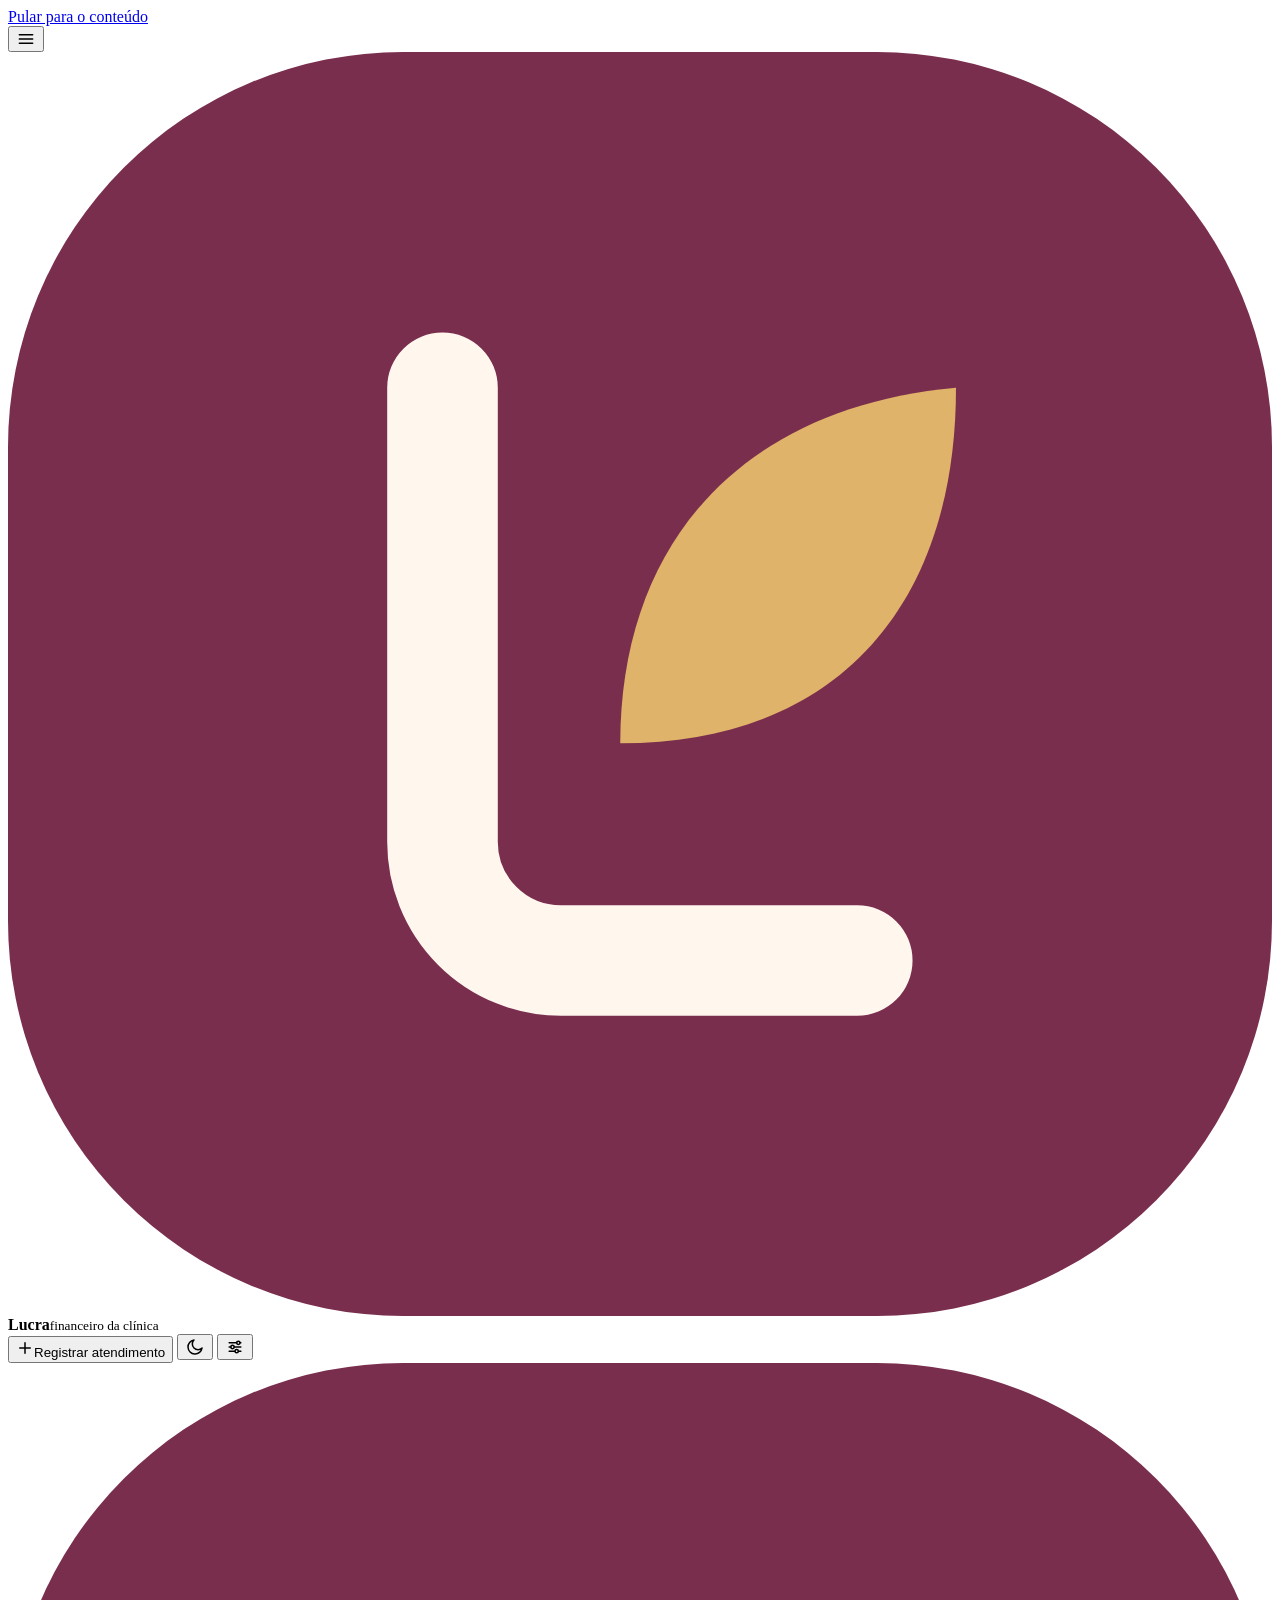
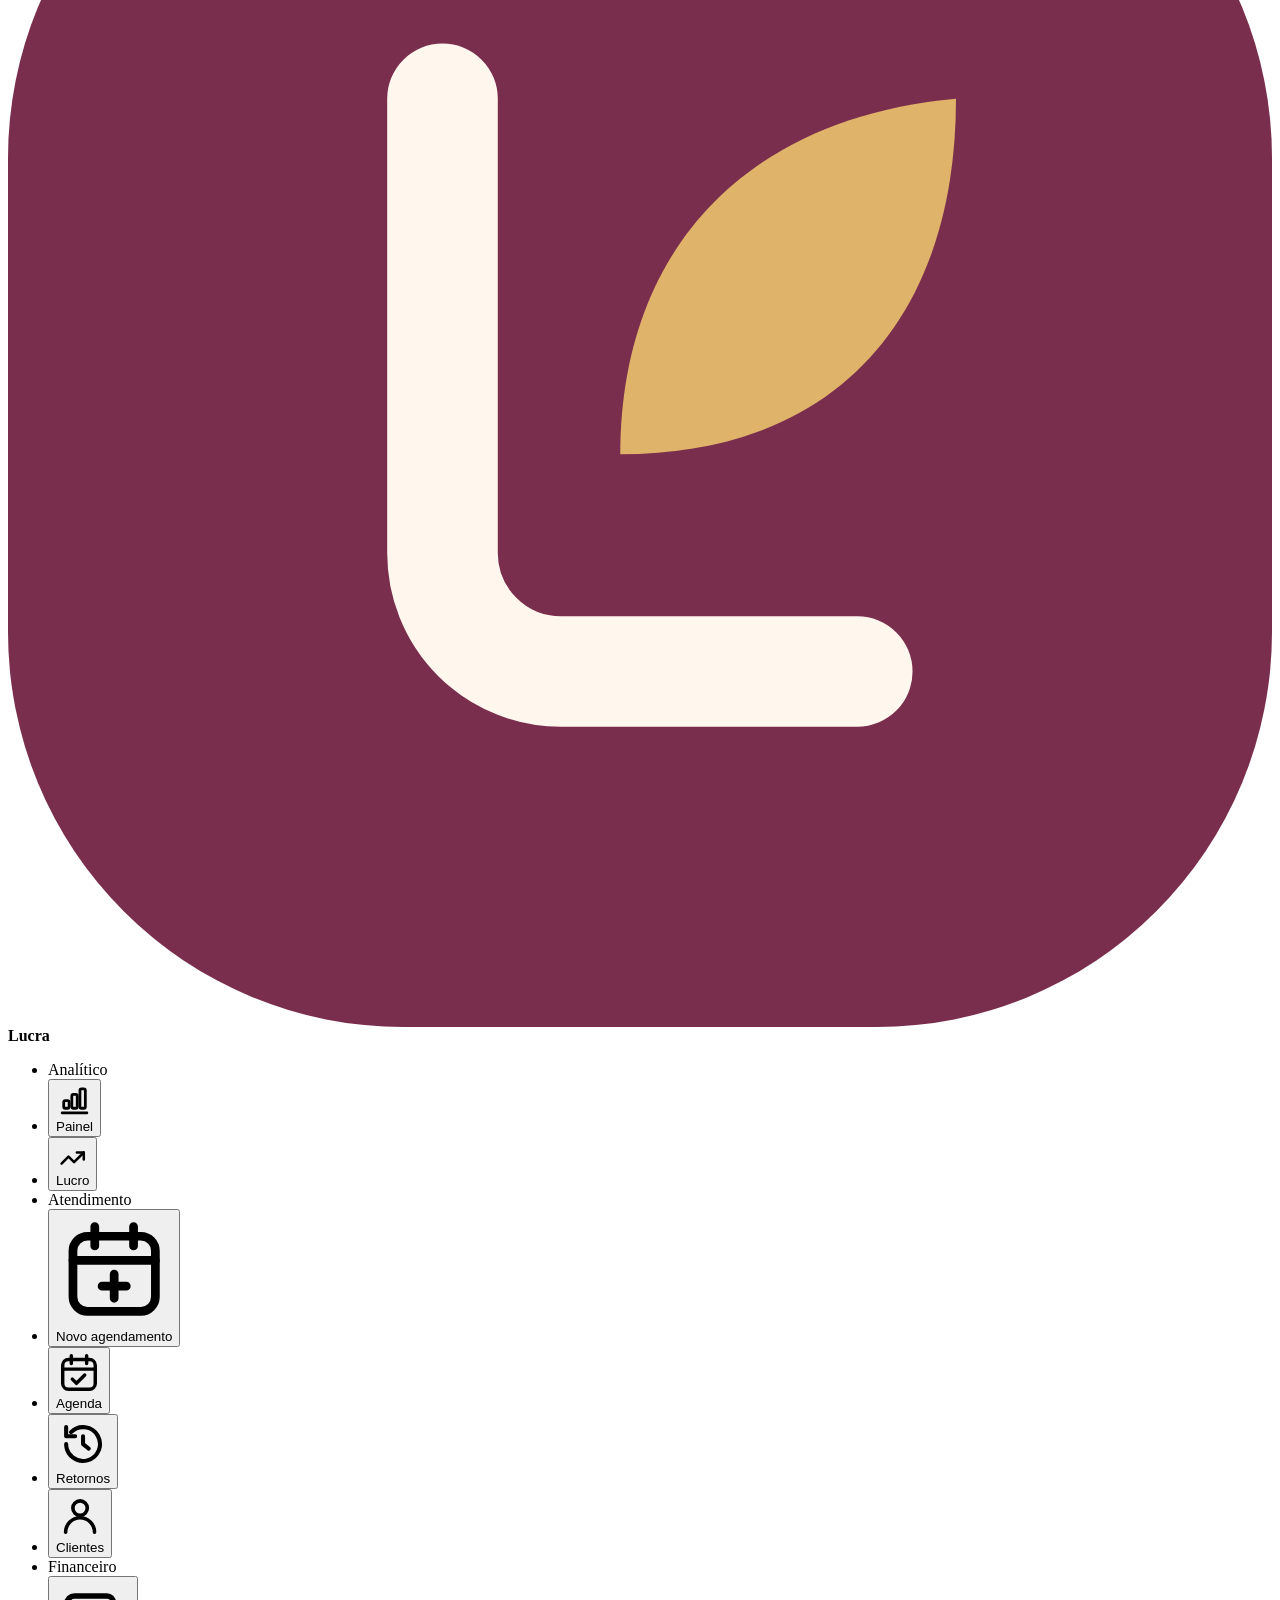
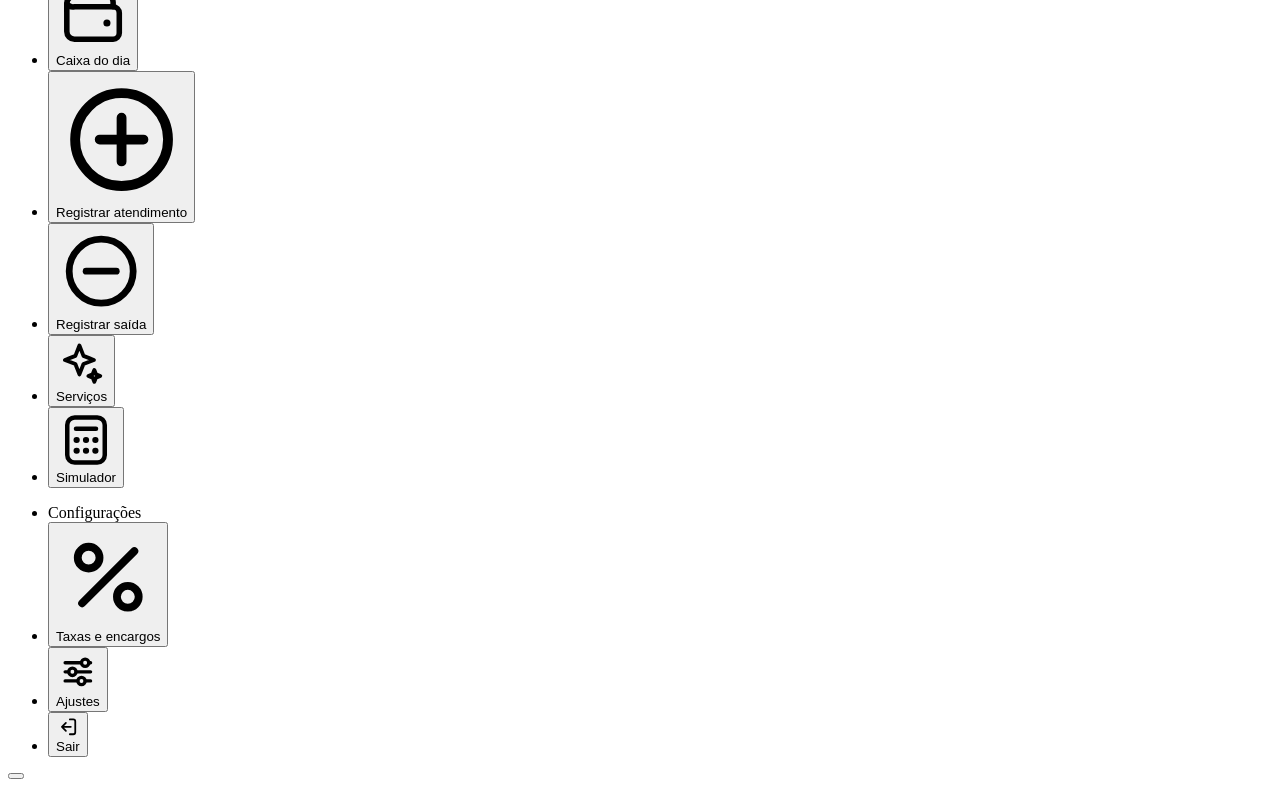
==== fonte/body.html @ f4c9bd5e "Guarda o código-fonte e os testes do Lucra Co-Authored-By: Claude Opus 5.5 <noreply@anthropic.com> C" ====
<body>
<a class="pular" href="#view">Pular para o conteúdo</a>

<header><div class="wrap top">
  <button class="ibtn" id="b-menu" aria-label="Abrir menu" aria-expanded="false" aria-controls="menu">
    <svg width="20" height="20" viewBox="0 0 24 24" fill="none" stroke="currentColor" stroke-width="1.8" stroke-linecap="round" aria-hidden="true"><path d="M4 7h16M4 12h16M4 17h16"/></svg></button>
  <div class="logo">
    <svg class="marca" viewBox="0 0 32 32" aria-hidden="true"><rect width="32" height="32" rx="10" fill="#7A2E4D"/><path d="M11 8.5V20a3 3 0 0 0 3 3h7.5" fill="none" stroke="#FFF6EE" stroke-width="2.8" stroke-linecap="round" stroke-linejoin="round"/><path d="M15.5 17.5c0-5 3-8.5 8.5-9 0 5.500-3 9-8.500 9Z" fill="#E0B36A"/></svg>
    <span class="logo-tx"><b>Lucra</b><small id="clinica-nome">financeiro da clínica</small></span>
  </div>
  <div class="row" style="gap:8px;flex-wrap:nowrap">
    <button class="btn pri" id="b-reg"><svg width="18" height="18" viewBox="0 0 24 24" fill="none" stroke="currentColor" stroke-width="2" stroke-linecap="round" aria-hidden="true"><path d="M12 5v14M5 12h14"/></svg>Registrar atendimento</button>
    <button class="ibtn" id="b-tema" aria-label="Alternar tema claro e escuro">
      <svg width="20" height="20" viewBox="0 0 24 24" fill="none" stroke="currentColor" stroke-width="1.8" stroke-linecap="round" stroke-linejoin="round" aria-hidden="true"><path d="M20.5 13.2A8.500 8.500 0 1 1 10.8 3.500a6.600 6.600 0 0 0 9.700 9.700Z"/></svg></button>
    <button class="ibtn" id="b-cfg" aria-label="Ajustes">
      <svg width="20" height="20" viewBox="0 0 24 24" fill="none" stroke="currentColor" stroke-width="1.8" stroke-linecap="round" stroke-linejoin="round" aria-hidden="true"><path d="M5 7h9m4 0h1M5 12h2m4 0h8M5 17h7m4 0h3"/><circle cx="16" cy="7" r="2"/><circle cx="9" cy="12" r="2"/><circle cx="14" cy="17" r="2"/></svg></button>
  </div>
</div></header>

<main><div class="wrap" id="view" tabindex="-1"><div aria-hidden="true"><div class="sk sk-t"></div><div class="sk sk-hero"></div><div class="sk-row"><div class="sk sk-c"></div><div class="sk sk-c"></div></div><div class="sk sk-l"></div><div class="sk sk-l"></div></div></div></main>

<nav aria-label="Principal" id="menu">
  <div class="nav-marca"><svg viewBox="0 0 32 32" aria-hidden="true"><rect width="32" height="32" rx="10" fill="#7A2E4D"/><path d="M11 8.5V20a3 3 0 0 0 3 3h7.5" fill="none" stroke="#FFF6EE" stroke-width="2.8" stroke-linecap="round" stroke-linejoin="round"/><path d="M15.5 17.5c0-5 3-8.5 8.5-9 0 5.500-3 9-8.500 9Z" fill="#E0B36A"/></svg><b>Lucra</b></div>
  <ul>
  <li class="nav-grupo" aria-hidden="true"><span>Analítico</span></li>
  <li><button data-t="painel" aria-current="true"><span class="ico"><svg viewBox="0 0 24 24" fill="none" stroke="currentColor" stroke-width="1.8" stroke-linecap="round" stroke-linejoin="round" aria-hidden="true"><path d="M4 20h16"/><rect x="5" y="12" width="3.500" height="5" rx="1"/><rect x="10.250" y="8" width="3.500" height="9" rx="1"/><rect x="15.500" y="4.500" width="3.500" height="12.500" rx="1"/></svg></span><span class="rot">Painel</span></button></li>
  <li><button data-t="lucro"><span class="ico"><svg viewBox="0 0 24 24" fill="none" stroke="currentColor" stroke-width="1.8" stroke-linecap="round" stroke-linejoin="round" aria-hidden="true"><path d="M4 17l5-5 4 4 7-7"/><path d="M15 9h5v5"/></svg></span><span class="rot">Lucro</span></button></li>
  <li class="nav-grupo" aria-hidden="true"><span>Atendimento</span></li>
  <li><button data-t="novoag"><span class="ico"><svg viewBox="0 0 24 24" fill="none" stroke="currentColor" stroke-width="1.8" stroke-linecap="round" stroke-linejoin="round" aria-hidden="true"><rect x="3.5" y="5" width="17" height="15.5" rx="3"/><path d="M8 3v4m8-4v4M3.5 10h17"/><path d="M12 12.8v5M9.5 15.3h5"/></svg></span><span class="rot">Novo agendamento</span></button></li>
  <li><button data-t="agenda"><span class="ico"><svg viewBox="0 0 24 24" fill="none" stroke="currentColor" stroke-width="1.8" stroke-linecap="round" stroke-linejoin="round" aria-hidden="true"><rect x="3.500" y="5" width="17" height="15.500" rx="3"/><path d="M8 3v4m8-4v4M3.500 10h17"/><path d="M8.500 15.200l2.200 2.200 4.300-4.300"/></svg></span><span class="rot">Agenda</span></button></li>
  <li><button data-t="retornos"><span class="ico"><svg viewBox="0 0 24 24" fill="none" stroke="currentColor" stroke-width="1.8" stroke-linecap="round" stroke-linejoin="round" aria-hidden="true"><path d="M4.5 12a7.5 7.5 0 1 0 2.2-5.3"/><path d="M4.5 4.5v4h4"/><path d="M12 8.5V12l2.5 2"/></svg></span><span class="rot">Retornos</span></button></li>
  <li><button data-t="clientes"><span class="ico"><svg viewBox="0 0 24 24" fill="none" stroke="currentColor" stroke-width="1.8" stroke-linecap="round" stroke-linejoin="round" aria-hidden="true"><circle cx="12" cy="8" r="3.600"/><path d="M4.800 20a7.200 7.200 0 0 1 14.400 0"/></svg></span><span class="rot">Clientes</span></button></li>
  <li class="nav-grupo" aria-hidden="true"><span>Financeiro</span></li>
  <li><button data-t="caixa"><span class="ico"><svg viewBox="0 0 24 24" fill="none" stroke="currentColor" stroke-width="1.8" stroke-linecap="round" stroke-linejoin="round" aria-hidden="true"><path d="M3.500 8A2.500 2.500 0 0 1 6 5.500h10.500a2 2 0 0 1 2 2V9"/><path d="M3.500 8v9A2.500 2.500 0 0 0 6 19.500h12.500a2 2 0 0 0 2-2V11a2 2 0 0 0-2-2H6A2.500 2.500 0 0 1 3.500 8Z"/><circle cx="16.500" cy="14.250" r="1.150" fill="currentColor" stroke="none"/></svg></span><span class="rot">Caixa do dia</span></button></li>
  <li><button data-t="registrar"><span class="ico"><svg viewBox="0 0 24 24" fill="none" stroke="currentColor" stroke-width="1.8" stroke-linecap="round" stroke-linejoin="round" aria-hidden="true"><circle cx="12" cy="12" r="8.5"/><path d="M12 8v8M8 12h8"/></svg></span><span class="rot">Registrar atendimento</span></button></li>
  <li><button data-t="saida"><span class="ico"><svg viewBox="0 0 24 24" fill="none" stroke="currentColor" stroke-width="1.8" stroke-linecap="round" stroke-linejoin="round" aria-hidden="true"><circle cx="12" cy="12" r="8.5"/><path d="M8 12h8"/></svg></span><span class="rot">Registrar saída</span></button></li>
  <li><button data-t="servicos"><span class="ico"><svg viewBox="0 0 24 24" fill="none" stroke="currentColor" stroke-width="1.8" stroke-linecap="round" stroke-linejoin="round" aria-hidden="true"><path d="M11 3.500l1.900 4.900 4.900 1.900-4.900 1.900L11 17.100l-1.900-4.900-4.900-1.900 4.900-1.900Z"/><path d="M18 15l.800 2 2 .800-2 .800-.800 2-.800-2-2-.800 2-.800Z"/></svg></span><span class="rot">Serviços</span></button></li>
  <li><button data-t="sim"><span class="ico"><svg viewBox="0 0 24 24" fill="none" stroke="currentColor" stroke-width="1.8" stroke-linecap="round" stroke-linejoin="round" aria-hidden="true"><rect x="4.500" y="3" width="15" height="18" rx="3"/><path d="M8 7.500h8"/><path d="M8.200 12h.100m3.650 0h.100m3.650 0h.100M8.200 16.300h.100m3.650 0h.100m3.650 0h.100" stroke-width="2.4"/></svg></span><span class="rot">Simulador</span></button></li>
  </ul>
  <ul class="nav-fim">
  <li class="nav-grupo" aria-hidden="true"><span>Configurações</span></li>
  <li><button data-t="taxas"><span class="ico"><svg viewBox="0 0 24 24" fill="none" stroke="currentColor" stroke-width="1.8" stroke-linecap="round" stroke-linejoin="round" aria-hidden="true"><path d="M18 6 6 18"/><circle cx="7.5" cy="7.5" r="2.5"/><circle cx="16.5" cy="16.5" r="2.5"/></svg></span><span class="rot">Taxas e encargos</span></button></li>
  <li hidden><button data-t="usuarios"><span class="ico"><svg viewBox="0 0 24 24" fill="none" stroke="currentColor" stroke-width="1.8" stroke-linecap="round" stroke-linejoin="round" aria-hidden="true"><circle cx="9" cy="8" r="3.2"/><path d="M3.5 19a5.5 5.5 0 0 1 11 0"/><circle cx="17" cy="9" r="2.4"/><path d="M16 14.2a4.500 4.500 0 0 1 5 4.800"/></svg></span><span class="rot">Usuários e acessos</span></button></li>
  <li><button data-t="ajustes"><span class="ico"><svg viewBox="0 0 24 24" fill="none" stroke="currentColor" stroke-width="1.8" stroke-linecap="round" stroke-linejoin="round" aria-hidden="true"><path d="M5 7h9m4 0h1M5 12h2m4 0h8M5 17h7m4 0h3"/><circle cx="16" cy="7" r="2"/><circle cx="9" cy="12" r="2"/><circle cx="14" cy="17" r="2"/></svg></span><span class="rot">Ajustes</span></button></li>
  <li><button id="b-sair"><span class="ico"><svg viewBox="0 0 24 24" fill="none" stroke="currentColor" stroke-width="1.8" stroke-linecap="round" stroke-linejoin="round" aria-hidden="true"><path d="M14 4.5h3.5a2 2 0 0 1 2 2v11a2 2 0 0 1-2 2H14"/><path d="M10 8l-4 4 4 4M6 12h9"/></svg></span><span class="rot">Sair</span></button></li>
  </ul>
</nav>
<div id="menu-fundo" aria-hidden="true"></div>

<button id="fab" class="fab-redondo" aria-label="Registrar atendimento"><svg viewBox="0 0 24 24" fill="none" stroke="currentColor" stroke-width="2.2" stroke-linecap="round" aria-hidden="true"><path d="M12 5v14M5 12h14"/></svg></button>

<div class="toast" id="toast" role="status" aria-live="polite"></div>
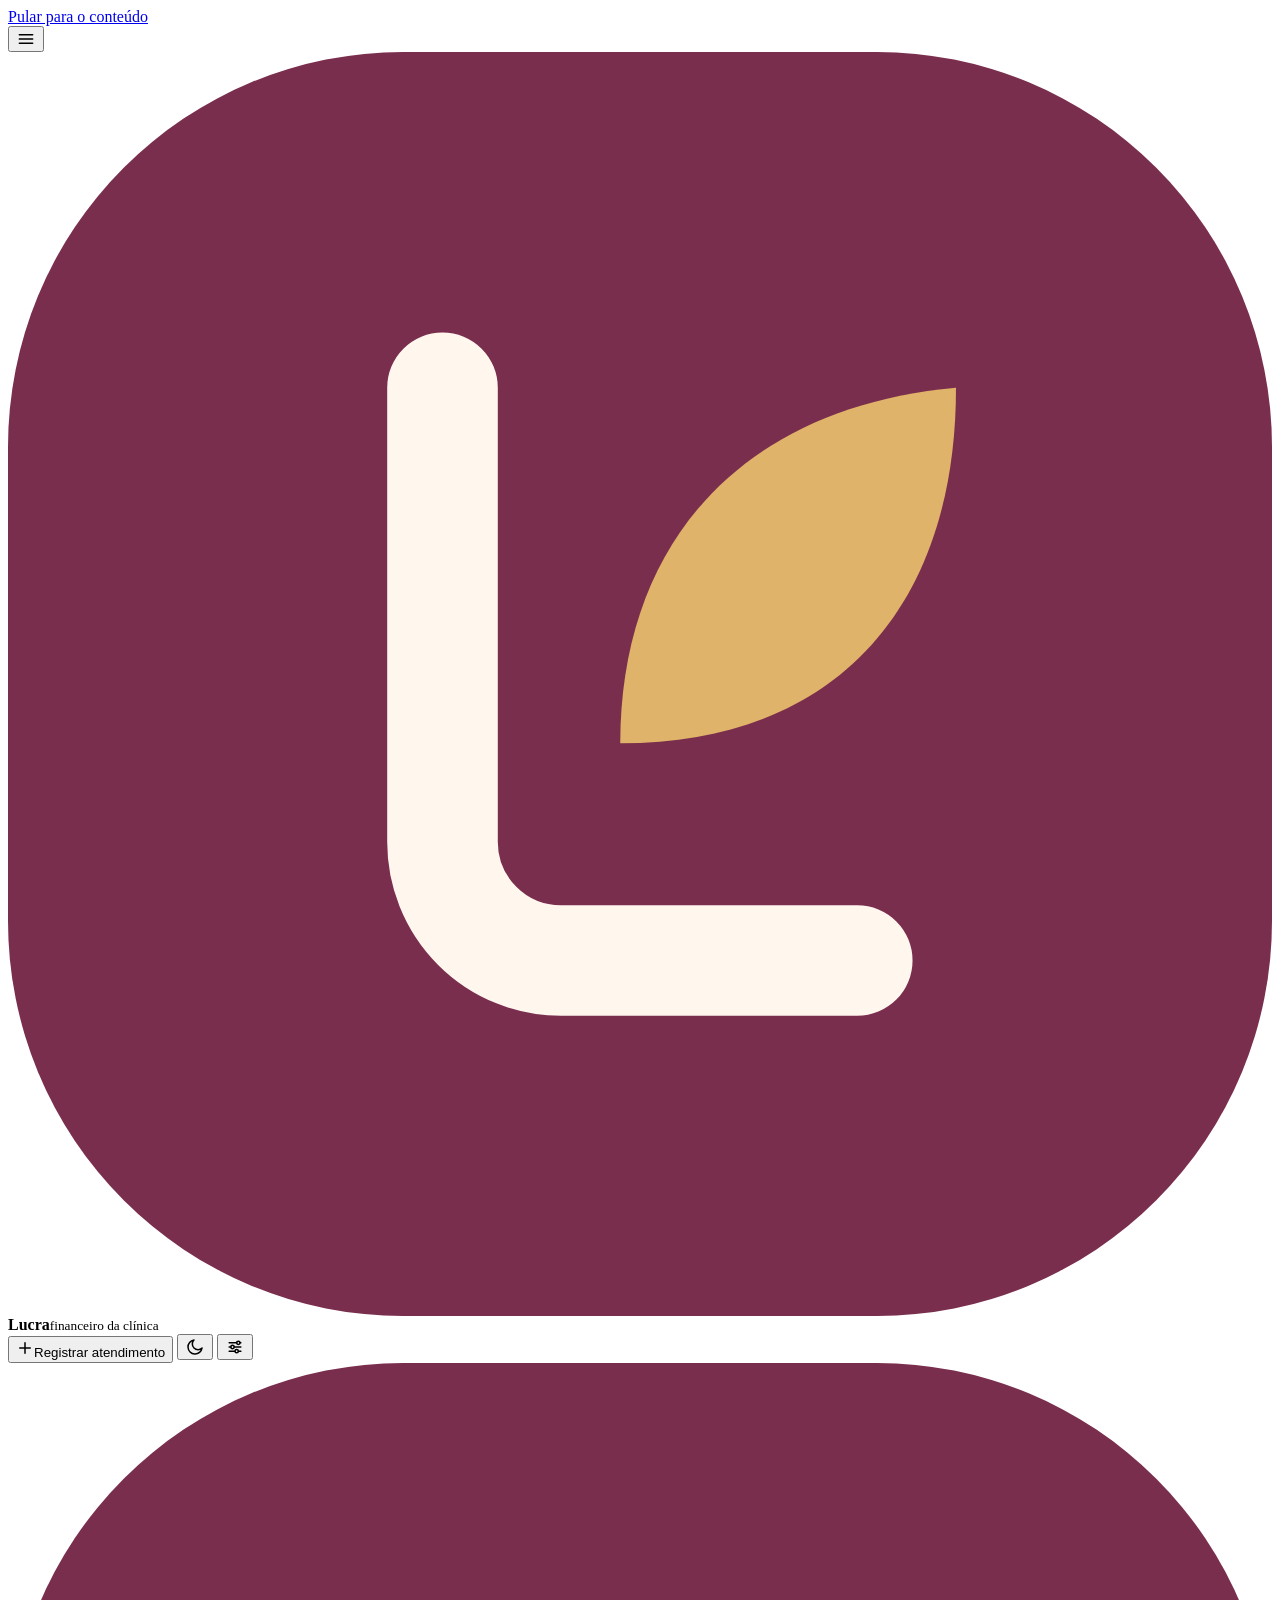
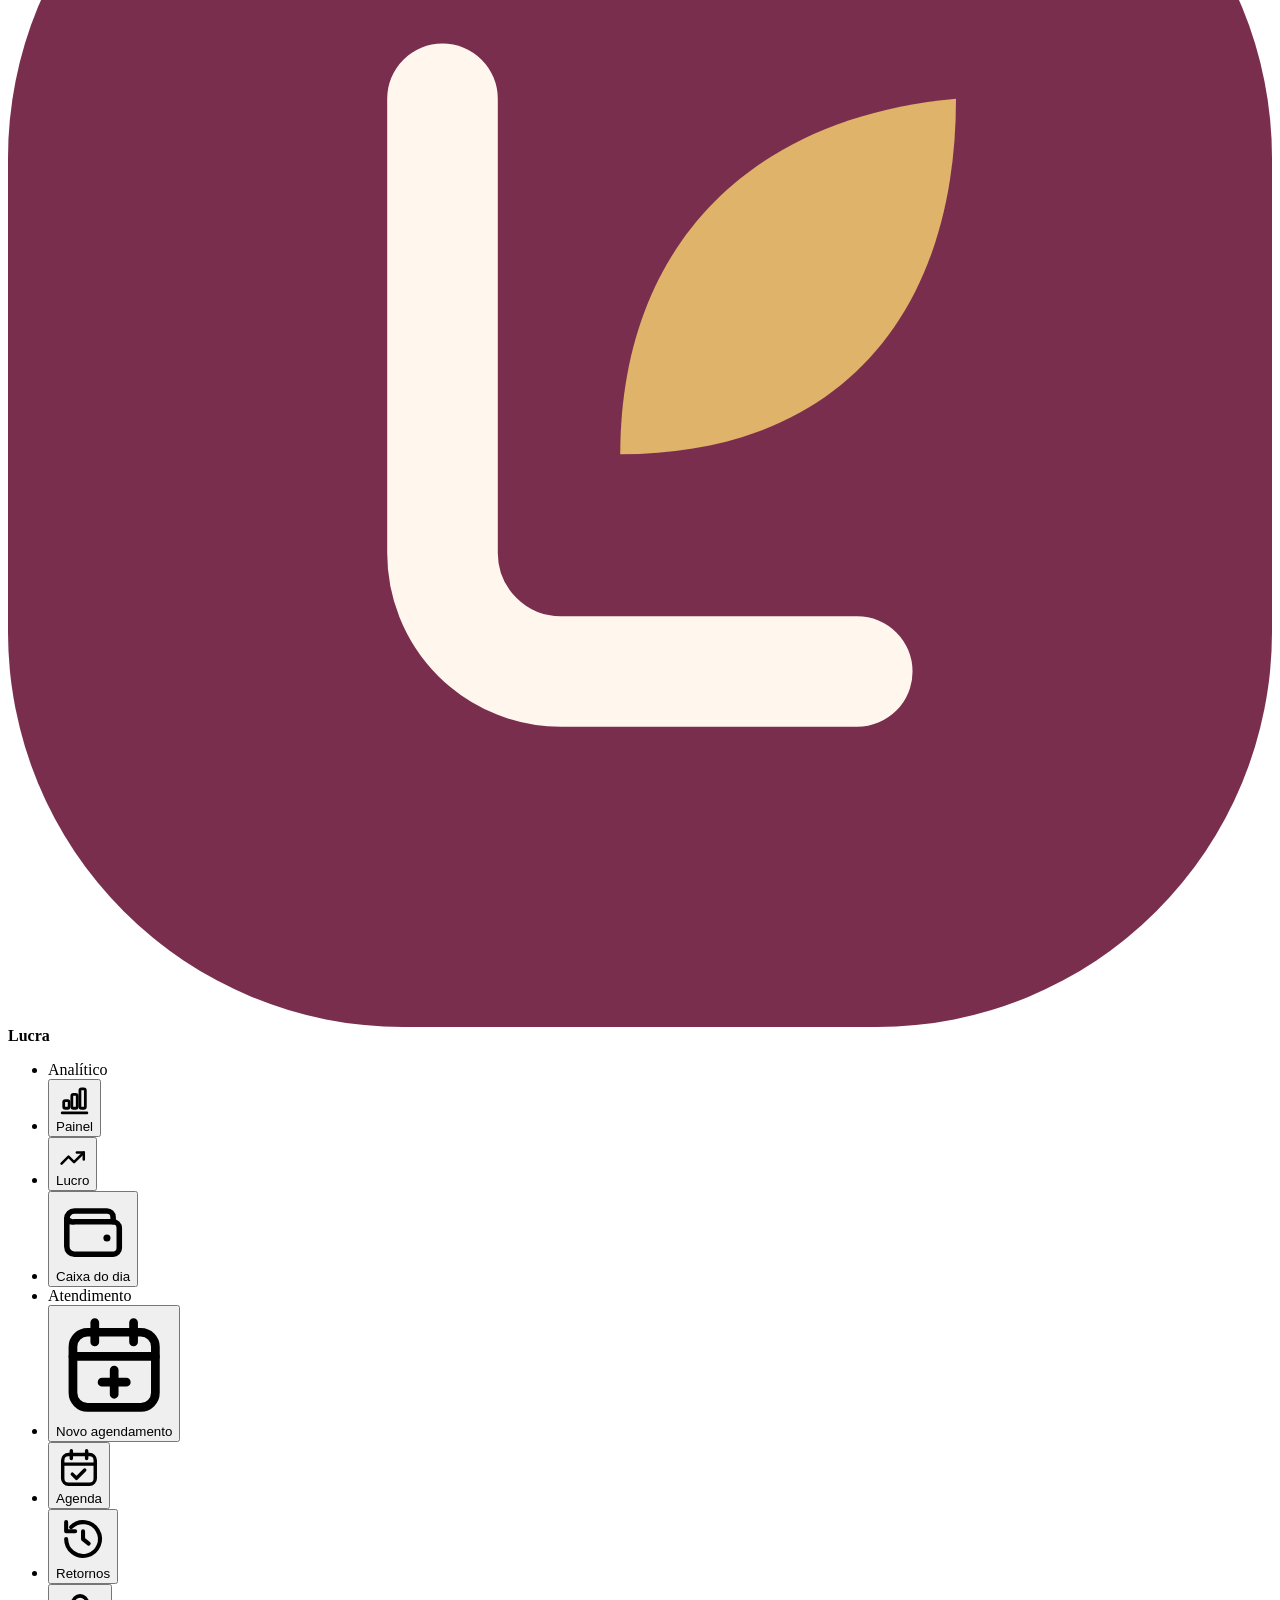
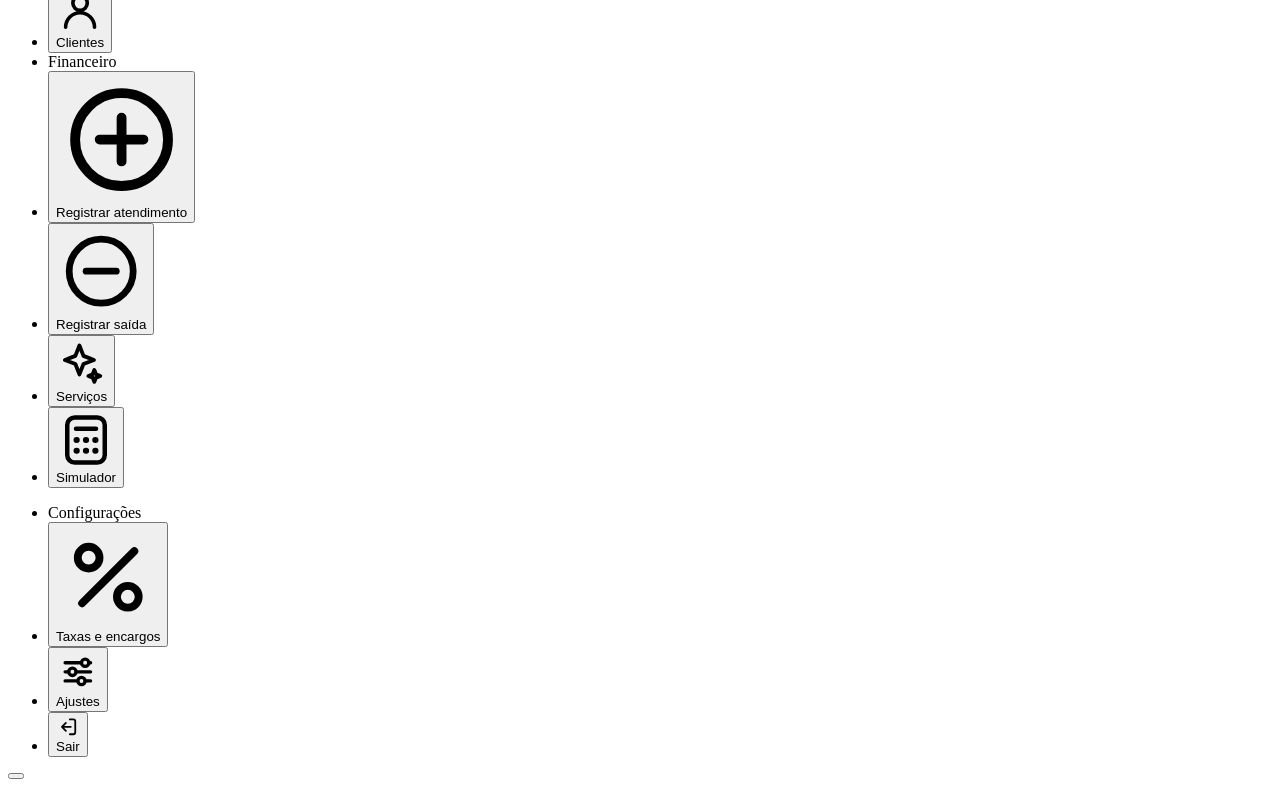
==== commit ea3d47ee: "Sem 'Sem cadastro', iniciar sessão abre as anotações, Caixa do dia no Analítico, Serviços e valores " ====
--- a/fonte/body.html
+++ b/fonte/body.html
@@ -25,13 +25,13 @@
   <li class="nav-grupo" aria-hidden="true"><span>Analítico</span></li>
   <li><button data-t="painel" aria-current="true"><span class="ico"><svg viewBox="0 0 24 24" fill="none" stroke="currentColor" stroke-width="1.8" stroke-linecap="round" stroke-linejoin="round" aria-hidden="true"><path d="M4 20h16"/><rect x="5" y="12" width="3.500" height="5" rx="1"/><rect x="10.250" y="8" width="3.500" height="9" rx="1"/><rect x="15.500" y="4.500" width="3.500" height="12.500" rx="1"/></svg></span><span class="rot">Painel</span></button></li>
   <li><button data-t="lucro"><span class="ico"><svg viewBox="0 0 24 24" fill="none" stroke="currentColor" stroke-width="1.8" stroke-linecap="round" stroke-linejoin="round" aria-hidden="true"><path d="M4 17l5-5 4 4 7-7"/><path d="M15 9h5v5"/></svg></span><span class="rot">Lucro</span></button></li>
+  <li><button data-t="caixa"><span class="ico"><svg viewBox="0 0 24 24" fill="none" stroke="currentColor" stroke-width="1.8" stroke-linecap="round" stroke-linejoin="round" aria-hidden="true"><path d="M3.500 8A2.500 2.500 0 0 1 6 5.500h10.500a2 2 0 0 1 2 2V9"/><path d="M3.500 8v9A2.500 2.500 0 0 0 6 19.500h12.500a2 2 0 0 0 2-2V11a2 2 0 0 0-2-2H6A2.500 2.500 0 0 1 3.500 8Z"/><circle cx="16.500" cy="14.250" r="1.150" fill="currentColor" stroke="none"/></svg></span><span class="rot">Caixa do dia</span></button></li>
   <li class="nav-grupo" aria-hidden="true"><span>Atendimento</span></li>
   <li><button data-t="novoag"><span class="ico"><svg viewBox="0 0 24 24" fill="none" stroke="currentColor" stroke-width="1.8" stroke-linecap="round" stroke-linejoin="round" aria-hidden="true"><rect x="3.5" y="5" width="17" height="15.5" rx="3"/><path d="M8 3v4m8-4v4M3.5 10h17"/><path d="M12 12.8v5M9.5 15.3h5"/></svg></span><span class="rot">Novo agendamento</span></button></li>
   <li><button data-t="agenda"><span class="ico"><svg viewBox="0 0 24 24" fill="none" stroke="currentColor" stroke-width="1.8" stroke-linecap="round" stroke-linejoin="round" aria-hidden="true"><rect x="3.500" y="5" width="17" height="15.500" rx="3"/><path d="M8 3v4m8-4v4M3.500 10h17"/><path d="M8.500 15.200l2.200 2.200 4.300-4.300"/></svg></span><span class="rot">Agenda</span></button></li>
   <li><button data-t="retornos"><span class="ico"><svg viewBox="0 0 24 24" fill="none" stroke="currentColor" stroke-width="1.8" stroke-linecap="round" stroke-linejoin="round" aria-hidden="true"><path d="M4.5 12a7.5 7.5 0 1 0 2.2-5.3"/><path d="M4.5 4.5v4h4"/><path d="M12 8.5V12l2.5 2"/></svg></span><span class="rot">Retornos</span></button></li>
   <li><button data-t="clientes"><span class="ico"><svg viewBox="0 0 24 24" fill="none" stroke="currentColor" stroke-width="1.8" stroke-linecap="round" stroke-linejoin="round" aria-hidden="true"><circle cx="12" cy="8" r="3.600"/><path d="M4.800 20a7.200 7.200 0 0 1 14.400 0"/></svg></span><span class="rot">Clientes</span></button></li>
   <li class="nav-grupo" aria-hidden="true"><span>Financeiro</span></li>
-  <li><button data-t="caixa"><span class="ico"><svg viewBox="0 0 24 24" fill="none" stroke="currentColor" stroke-width="1.8" stroke-linecap="round" stroke-linejoin="round" aria-hidden="true"><path d="M3.500 8A2.500 2.500 0 0 1 6 5.500h10.500a2 2 0 0 1 2 2V9"/><path d="M3.500 8v9A2.500 2.500 0 0 0 6 19.500h12.500a2 2 0 0 0 2-2V11a2 2 0 0 0-2-2H6A2.500 2.500 0 0 1 3.500 8Z"/><circle cx="16.500" cy="14.250" r="1.150" fill="currentColor" stroke="none"/></svg></span><span class="rot">Caixa do dia</span></button></li>
   <li><button data-t="registrar"><span class="ico"><svg viewBox="0 0 24 24" fill="none" stroke="currentColor" stroke-width="1.8" stroke-linecap="round" stroke-linejoin="round" aria-hidden="true"><circle cx="12" cy="12" r="8.5"/><path d="M12 8v8M8 12h8"/></svg></span><span class="rot">Registrar atendimento</span></button></li>
   <li><button data-t="saida"><span class="ico"><svg viewBox="0 0 24 24" fill="none" stroke="currentColor" stroke-width="1.8" stroke-linecap="round" stroke-linejoin="round" aria-hidden="true"><circle cx="12" cy="12" r="8.5"/><path d="M8 12h8"/></svg></span><span class="rot">Registrar saída</span></button></li>
   <li><button data-t="servicos"><span class="ico"><svg viewBox="0 0 24 24" fill="none" stroke="currentColor" stroke-width="1.8" stroke-linecap="round" stroke-linejoin="round" aria-hidden="true"><path d="M11 3.500l1.900 4.900 4.900 1.900-4.900 1.900L11 17.100l-1.900-4.900-4.900-1.900 4.900-1.900Z"/><path d="M18 15l.800 2 2 .800-2 .800-.800 2-.800-2-2-.800 2-.800Z"/></svg></span><span class="rot">Serviços</span></button></li>
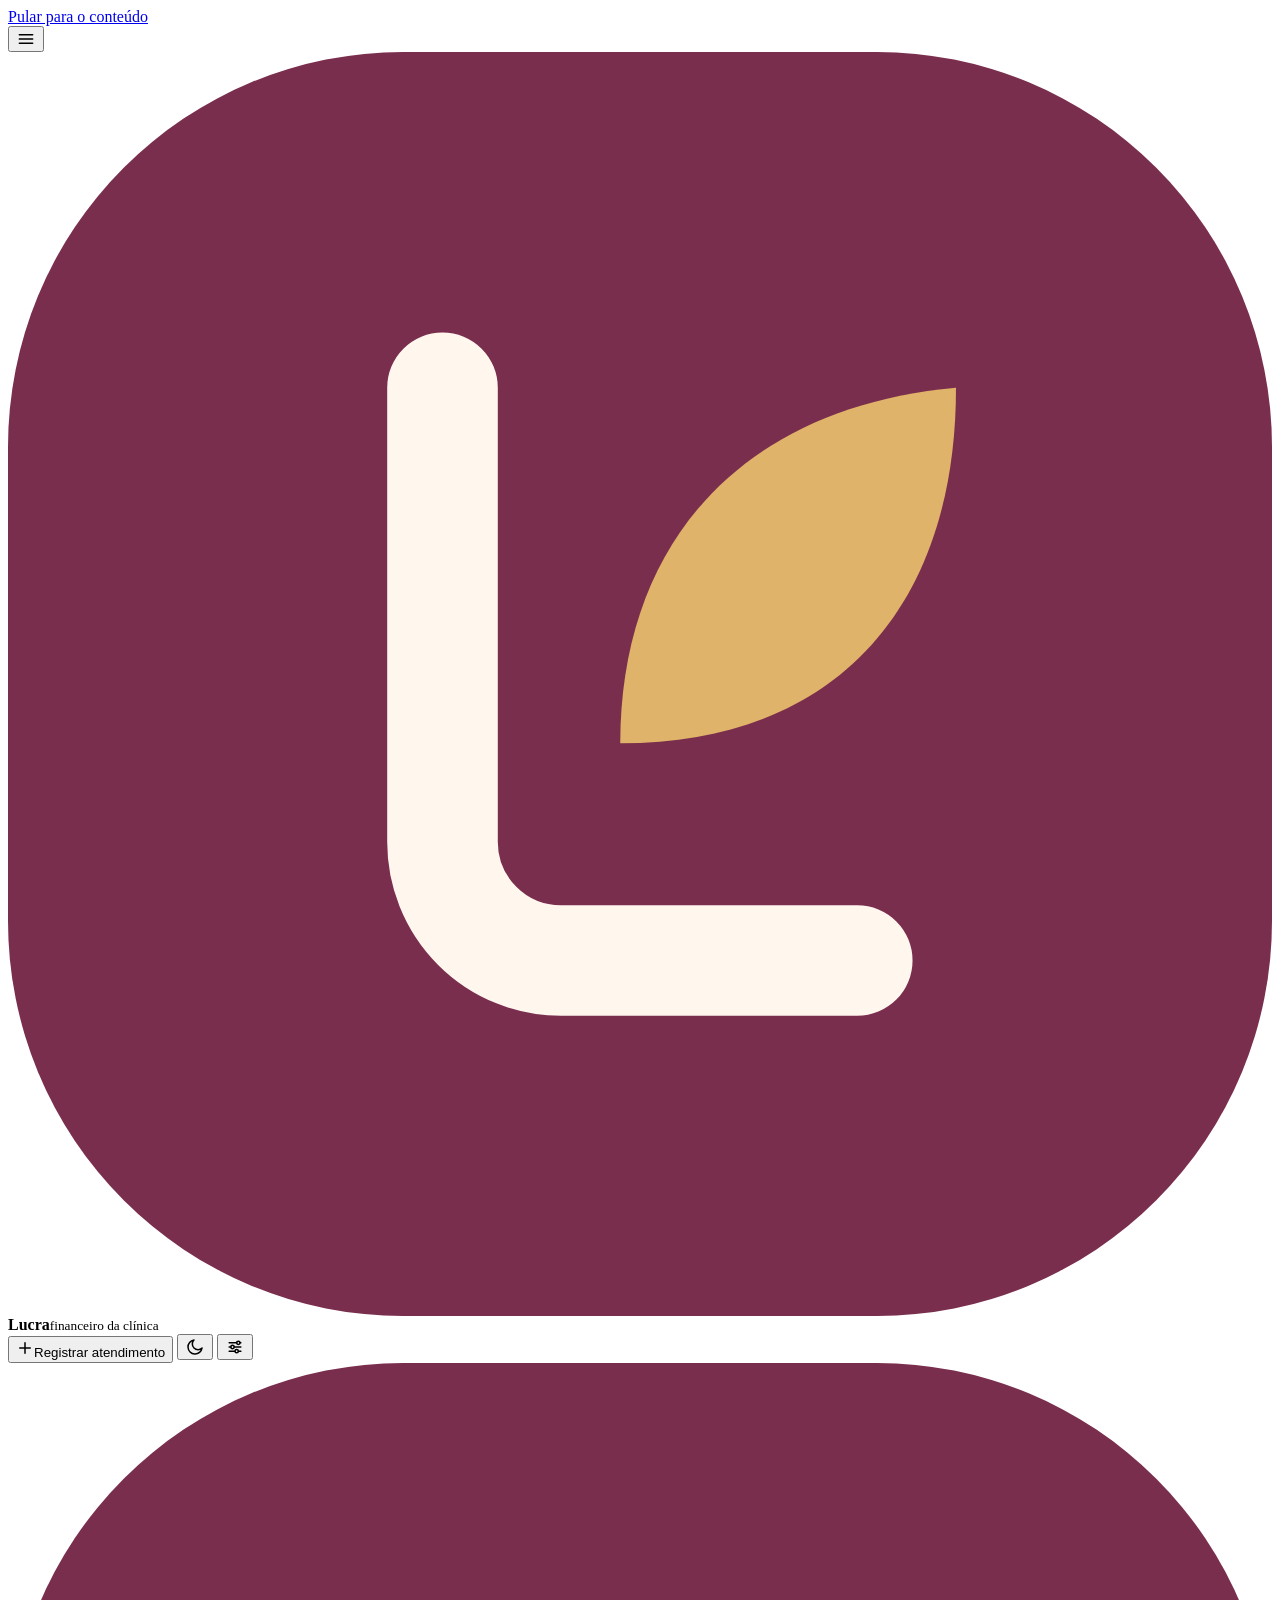
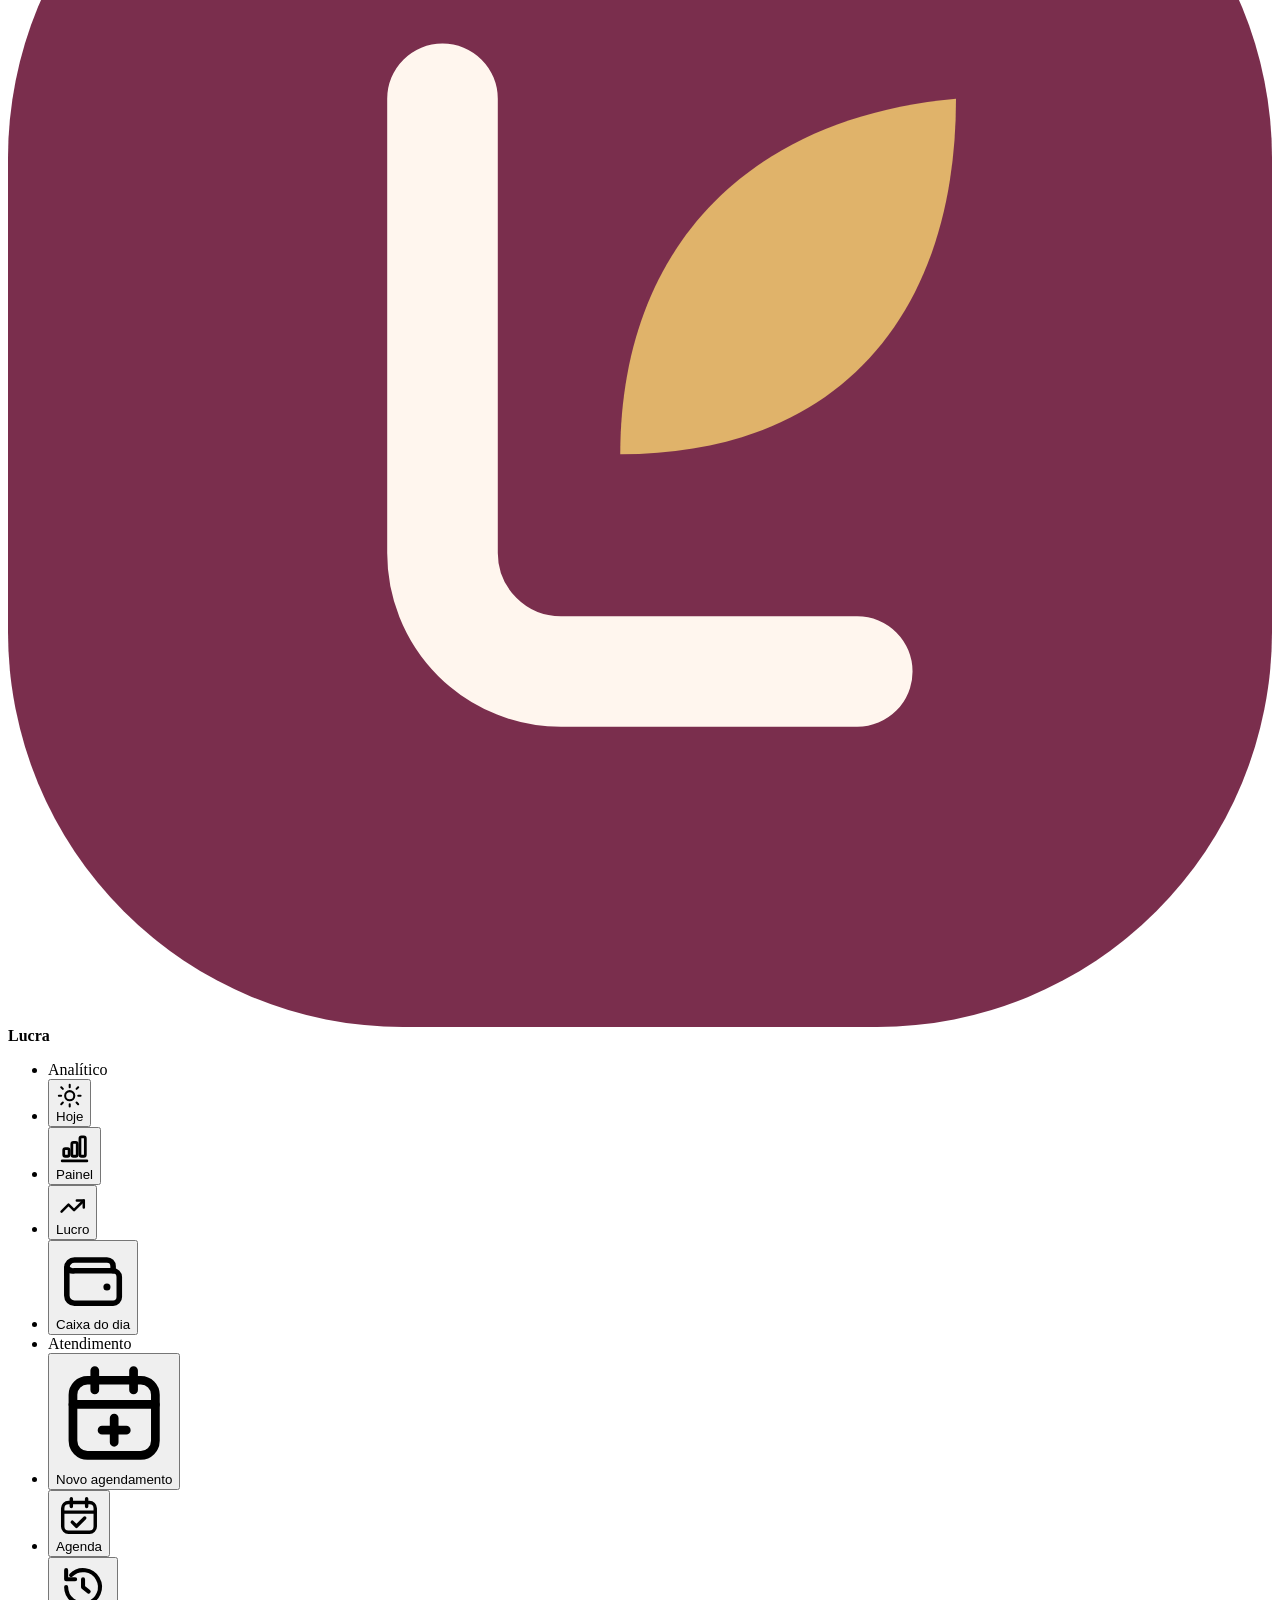
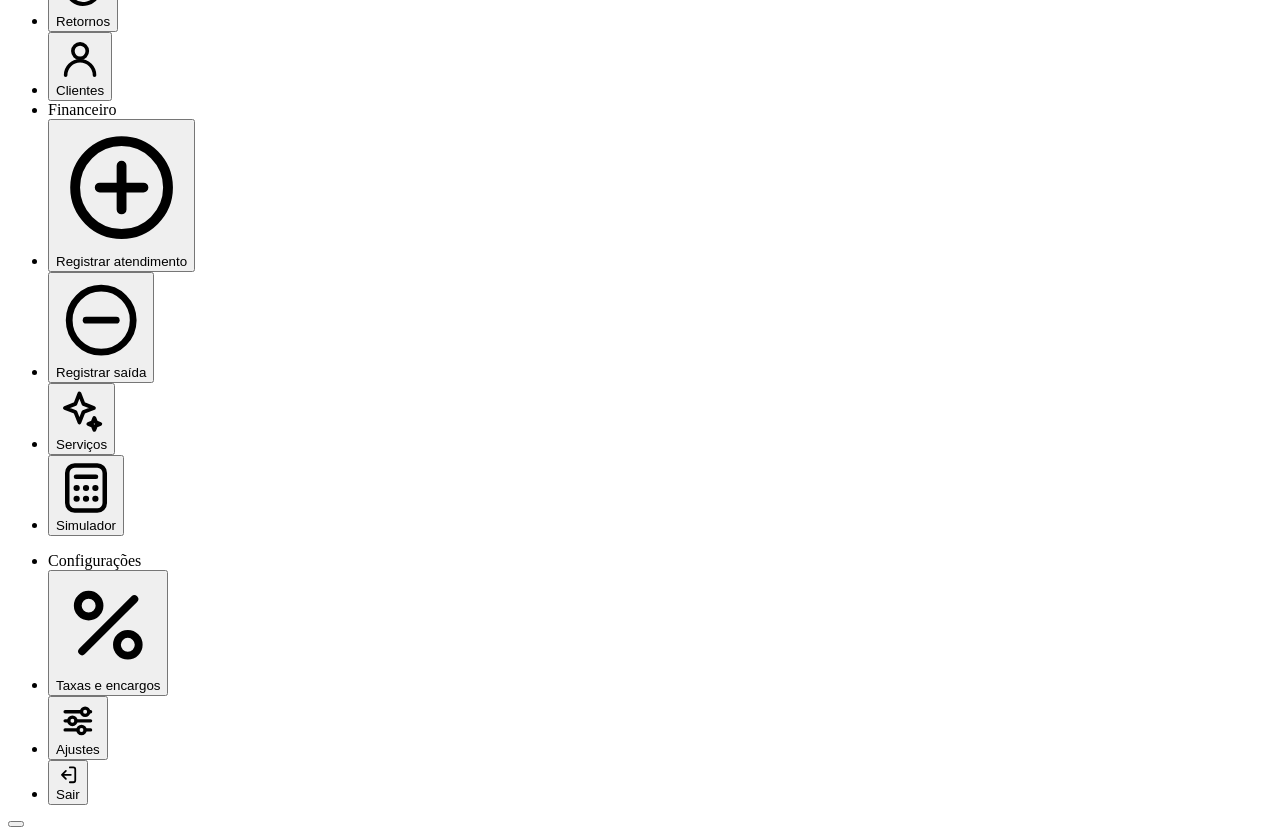
==== commit 359e5ce4: "Tela inicial Hoje: só os avisos do dia Co-Authored-By: Claude Opus 5.5 <noreply@anthropic.com> Claud" ====
--- a/fonte/body.html
+++ b/fonte/body.html
@@ -23,7 +23,8 @@
   <div class="nav-marca"><svg viewBox="0 0 32 32" aria-hidden="true"><rect width="32" height="32" rx="10" fill="#7A2E4D"/><path d="M11 8.5V20a3 3 0 0 0 3 3h7.5" fill="none" stroke="#FFF6EE" stroke-width="2.8" stroke-linecap="round" stroke-linejoin="round"/><path d="M15.5 17.5c0-5 3-8.5 8.5-9 0 5.500-3 9-8.500 9Z" fill="#E0B36A"/></svg><b>Lucra</b></div>
   <ul>
   <li class="nav-grupo" aria-hidden="true"><span>Analítico</span></li>
-  <li><button data-t="painel" aria-current="true"><span class="ico"><svg viewBox="0 0 24 24" fill="none" stroke="currentColor" stroke-width="1.8" stroke-linecap="round" stroke-linejoin="round" aria-hidden="true"><path d="M4 20h16"/><rect x="5" y="12" width="3.500" height="5" rx="1"/><rect x="10.250" y="8" width="3.500" height="9" rx="1"/><rect x="15.500" y="4.500" width="3.500" height="12.500" rx="1"/></svg></span><span class="rot">Painel</span></button></li>
+  <li><button data-t="hoje" aria-current="true"><span class="ico"><svg viewBox="0 0 24 24" fill="none" stroke="currentColor" stroke-width="1.8" stroke-linecap="round" stroke-linejoin="round" aria-hidden="true"><circle cx="12" cy="12" r="4"/><path d="M12 2.5v2M12 19.5v2M4.6 4.6l1.4 1.4M18 18l1.4 1.4M2.5 12h2M19.5 12h2M4.6 19.4 6 18M18 6l1.4-1.4"/></svg></span><span class="rot">Hoje</span></button></li>
+  <li><button data-t="painel"><span class="ico"><svg viewBox="0 0 24 24" fill="none" stroke="currentColor" stroke-width="1.8" stroke-linecap="round" stroke-linejoin="round" aria-hidden="true"><path d="M4 20h16"/><rect x="5" y="12" width="3.500" height="5" rx="1"/><rect x="10.250" y="8" width="3.500" height="9" rx="1"/><rect x="15.500" y="4.500" width="3.500" height="12.500" rx="1"/></svg></span><span class="rot">Painel</span></button></li>
   <li><button data-t="lucro"><span class="ico"><svg viewBox="0 0 24 24" fill="none" stroke="currentColor" stroke-width="1.8" stroke-linecap="round" stroke-linejoin="round" aria-hidden="true"><path d="M4 17l5-5 4 4 7-7"/><path d="M15 9h5v5"/></svg></span><span class="rot">Lucro</span></button></li>
   <li><button data-t="caixa"><span class="ico"><svg viewBox="0 0 24 24" fill="none" stroke="currentColor" stroke-width="1.8" stroke-linecap="round" stroke-linejoin="round" aria-hidden="true"><path d="M3.500 8A2.500 2.500 0 0 1 6 5.500h10.500a2 2 0 0 1 2 2V9"/><path d="M3.500 8v9A2.500 2.500 0 0 0 6 19.500h12.500a2 2 0 0 0 2-2V11a2 2 0 0 0-2-2H6A2.500 2.500 0 0 1 3.500 8Z"/><circle cx="16.500" cy="14.250" r="1.150" fill="currentColor" stroke="none"/></svg></span><span class="rot">Caixa do dia</span></button></li>
   <li class="nav-grupo" aria-hidden="true"><span>Atendimento</span></li>
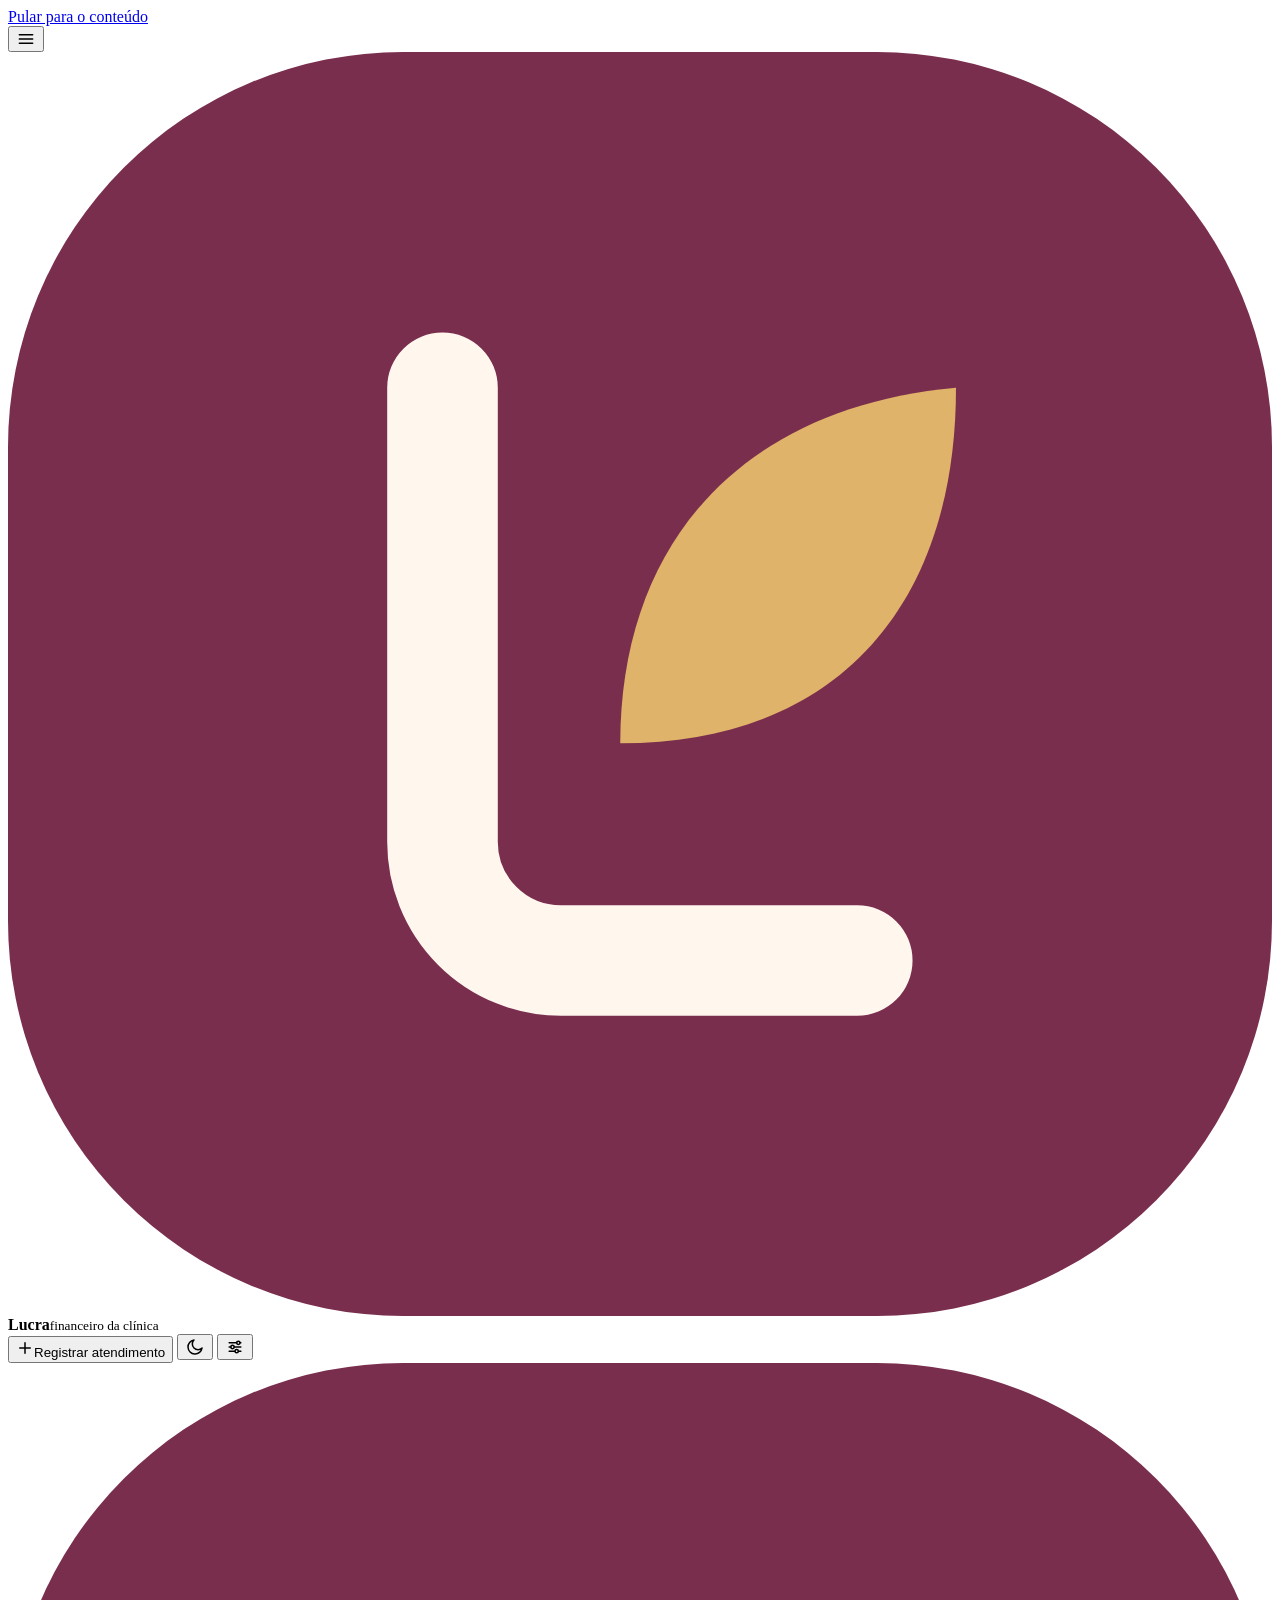
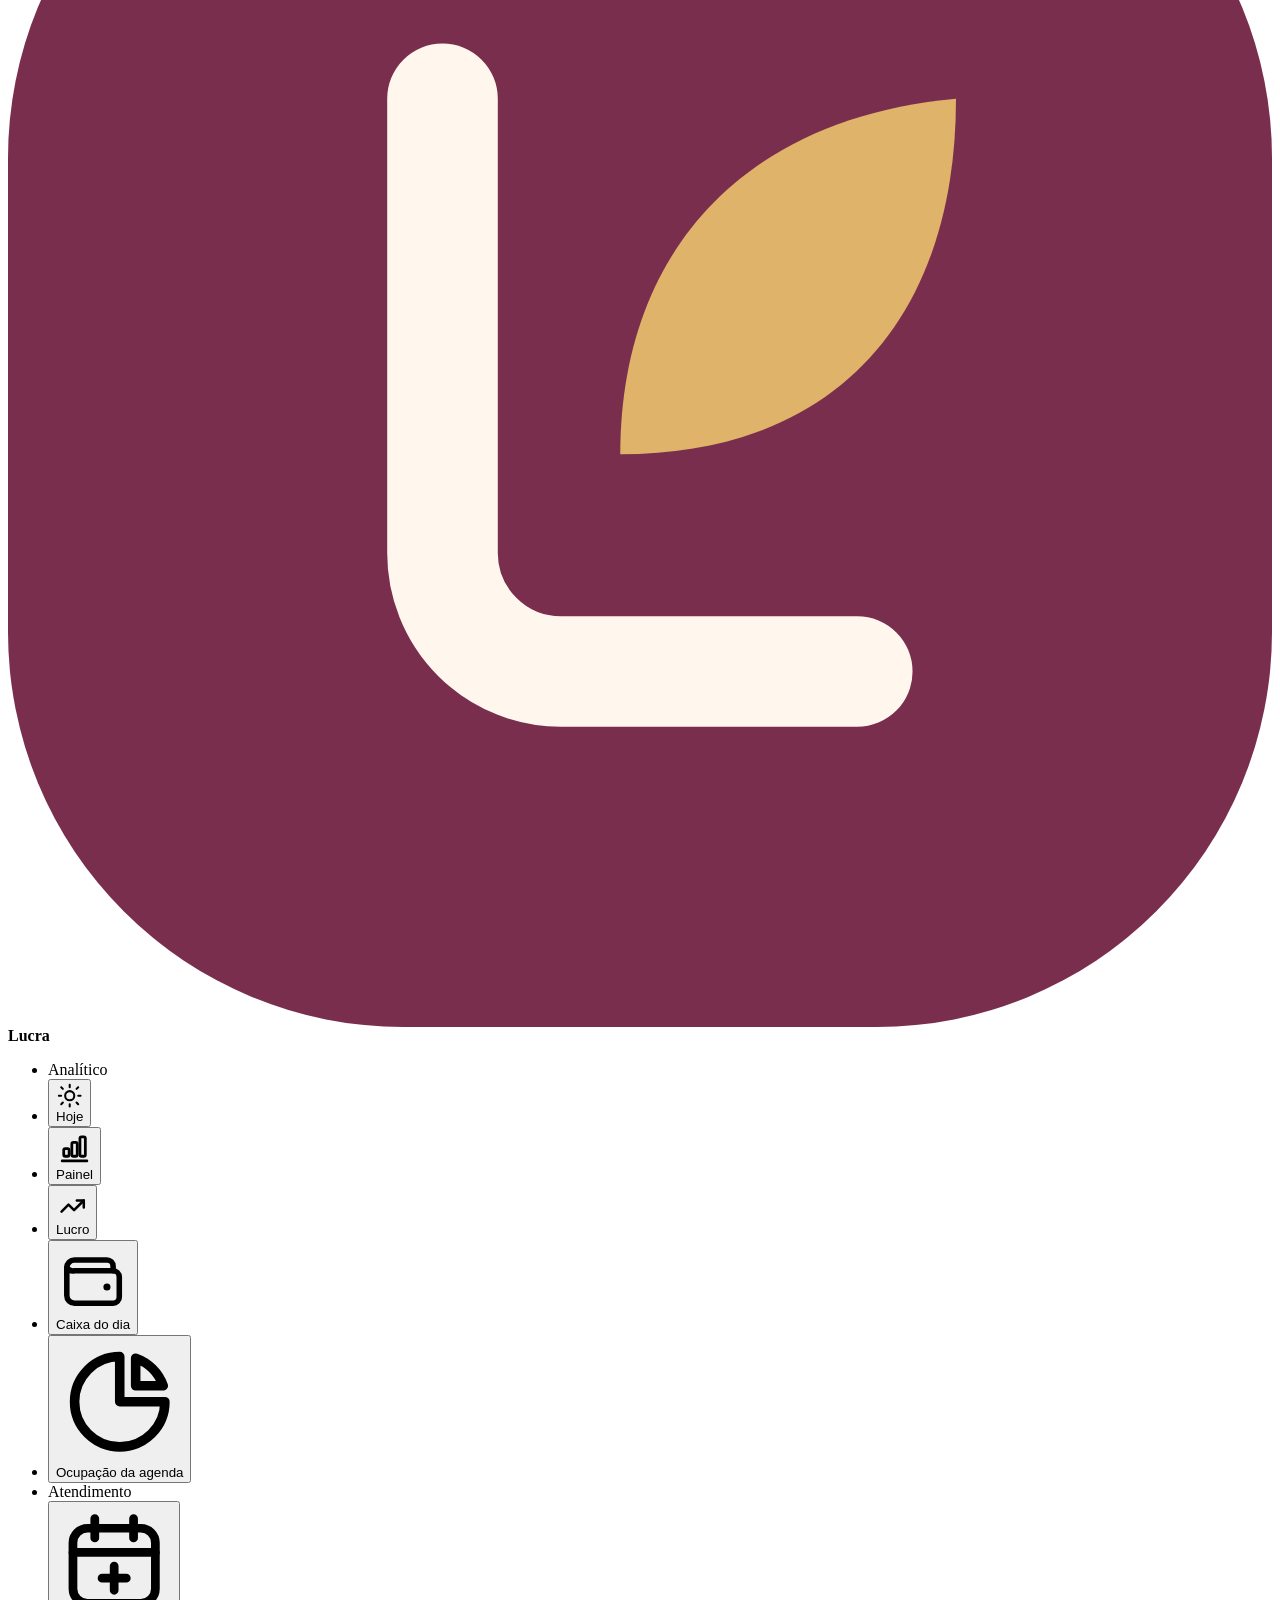
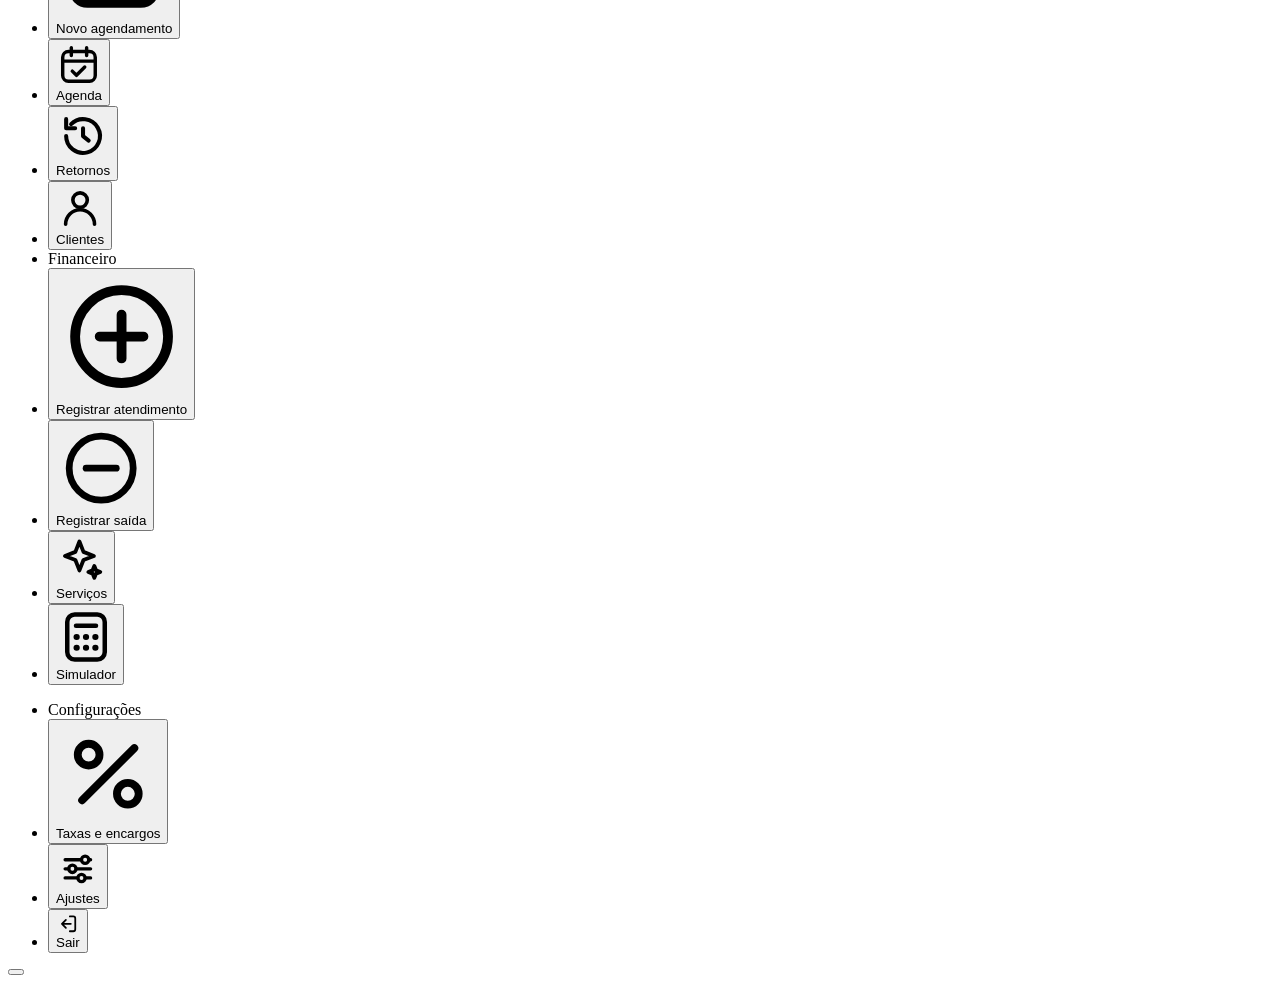
==== commit 4dfcafe3: "Plano de tratamento, odontograma, ocupação da agenda, validade no estoque, importar planilhas e foto" ====
--- a/fonte/body.html
+++ b/fonte/body.html
@@ -27,6 +27,7 @@
   <li><button data-t="painel"><span class="ico"><svg viewBox="0 0 24 24" fill="none" stroke="currentColor" stroke-width="1.8" stroke-linecap="round" stroke-linejoin="round" aria-hidden="true"><path d="M4 20h16"/><rect x="5" y="12" width="3.500" height="5" rx="1"/><rect x="10.250" y="8" width="3.500" height="9" rx="1"/><rect x="15.500" y="4.500" width="3.500" height="12.500" rx="1"/></svg></span><span class="rot">Painel</span></button></li>
   <li><button data-t="lucro"><span class="ico"><svg viewBox="0 0 24 24" fill="none" stroke="currentColor" stroke-width="1.8" stroke-linecap="round" stroke-linejoin="round" aria-hidden="true"><path d="M4 17l5-5 4 4 7-7"/><path d="M15 9h5v5"/></svg></span><span class="rot">Lucro</span></button></li>
   <li><button data-t="caixa"><span class="ico"><svg viewBox="0 0 24 24" fill="none" stroke="currentColor" stroke-width="1.8" stroke-linecap="round" stroke-linejoin="round" aria-hidden="true"><path d="M3.500 8A2.500 2.500 0 0 1 6 5.500h10.500a2 2 0 0 1 2 2V9"/><path d="M3.500 8v9A2.500 2.500 0 0 0 6 19.500h12.500a2 2 0 0 0 2-2V11a2 2 0 0 0-2-2H6A2.500 2.500 0 0 1 3.500 8Z"/><circle cx="16.500" cy="14.250" r="1.150" fill="currentColor" stroke="none"/></svg></span><span class="rot">Caixa do dia</span></button></li>
+  <li><button data-t="ocupacao"><span class="ico"><svg viewBox="0 0 24 24" fill="none" stroke="currentColor" stroke-width="1.8" stroke-linecap="round" stroke-linejoin="round" aria-hidden="true"><path d="M12 3.5a8.5 8.5 0 1 0 8.5 8.5H12Z"/><path d="M15 3.8A8.500 8.500 0 0 1 20.200 9H15Z"/></svg></span><span class="rot">Ocupação da agenda</span></button></li>
   <li class="nav-grupo" aria-hidden="true"><span>Atendimento</span></li>
   <li><button data-t="novoag"><span class="ico"><svg viewBox="0 0 24 24" fill="none" stroke="currentColor" stroke-width="1.8" stroke-linecap="round" stroke-linejoin="round" aria-hidden="true"><rect x="3.5" y="5" width="17" height="15.5" rx="3"/><path d="M8 3v4m8-4v4M3.5 10h17"/><path d="M12 12.8v5M9.5 15.3h5"/></svg></span><span class="rot">Novo agendamento</span></button></li>
   <li><button data-t="agenda"><span class="ico"><svg viewBox="0 0 24 24" fill="none" stroke="currentColor" stroke-width="1.8" stroke-linecap="round" stroke-linejoin="round" aria-hidden="true"><rect x="3.500" y="5" width="17" height="15.500" rx="3"/><path d="M8 3v4m8-4v4M3.500 10h17"/><path d="M8.500 15.200l2.200 2.200 4.300-4.300"/></svg></span><span class="rot">Agenda</span></button></li>
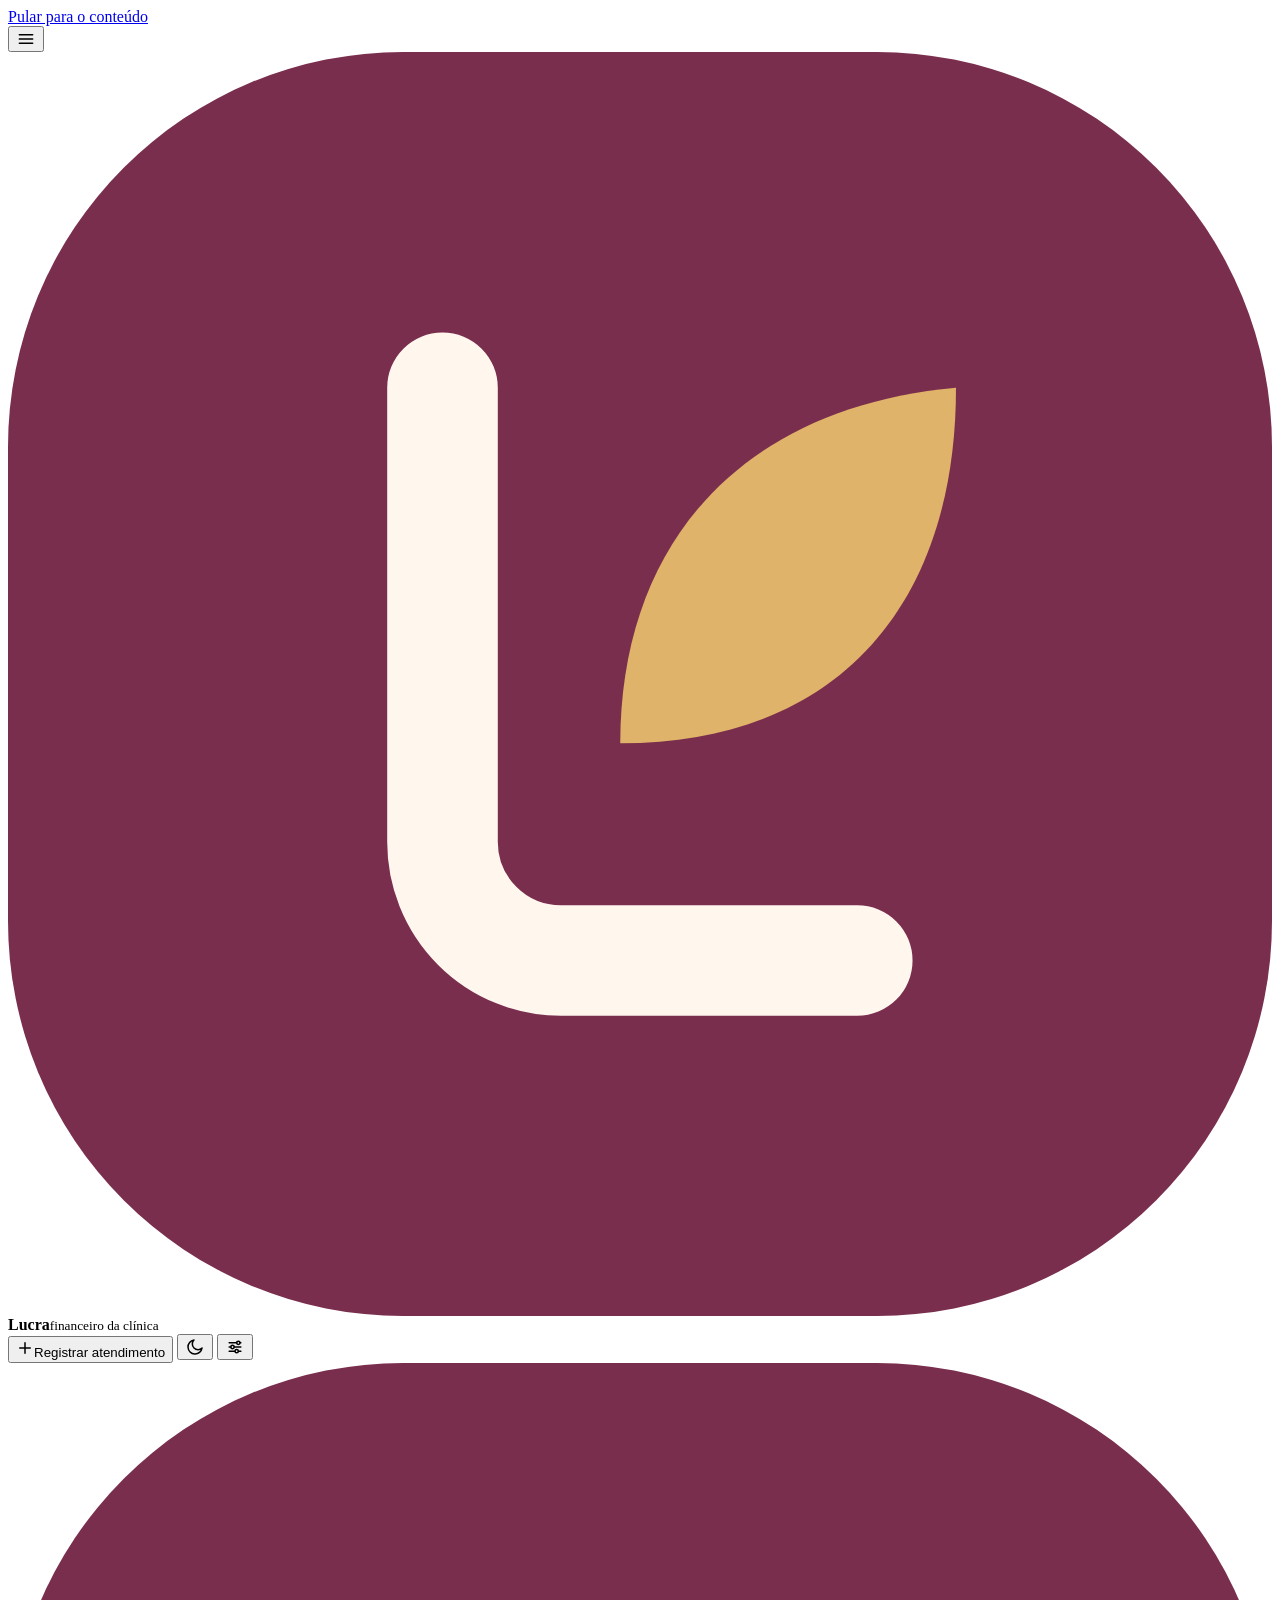
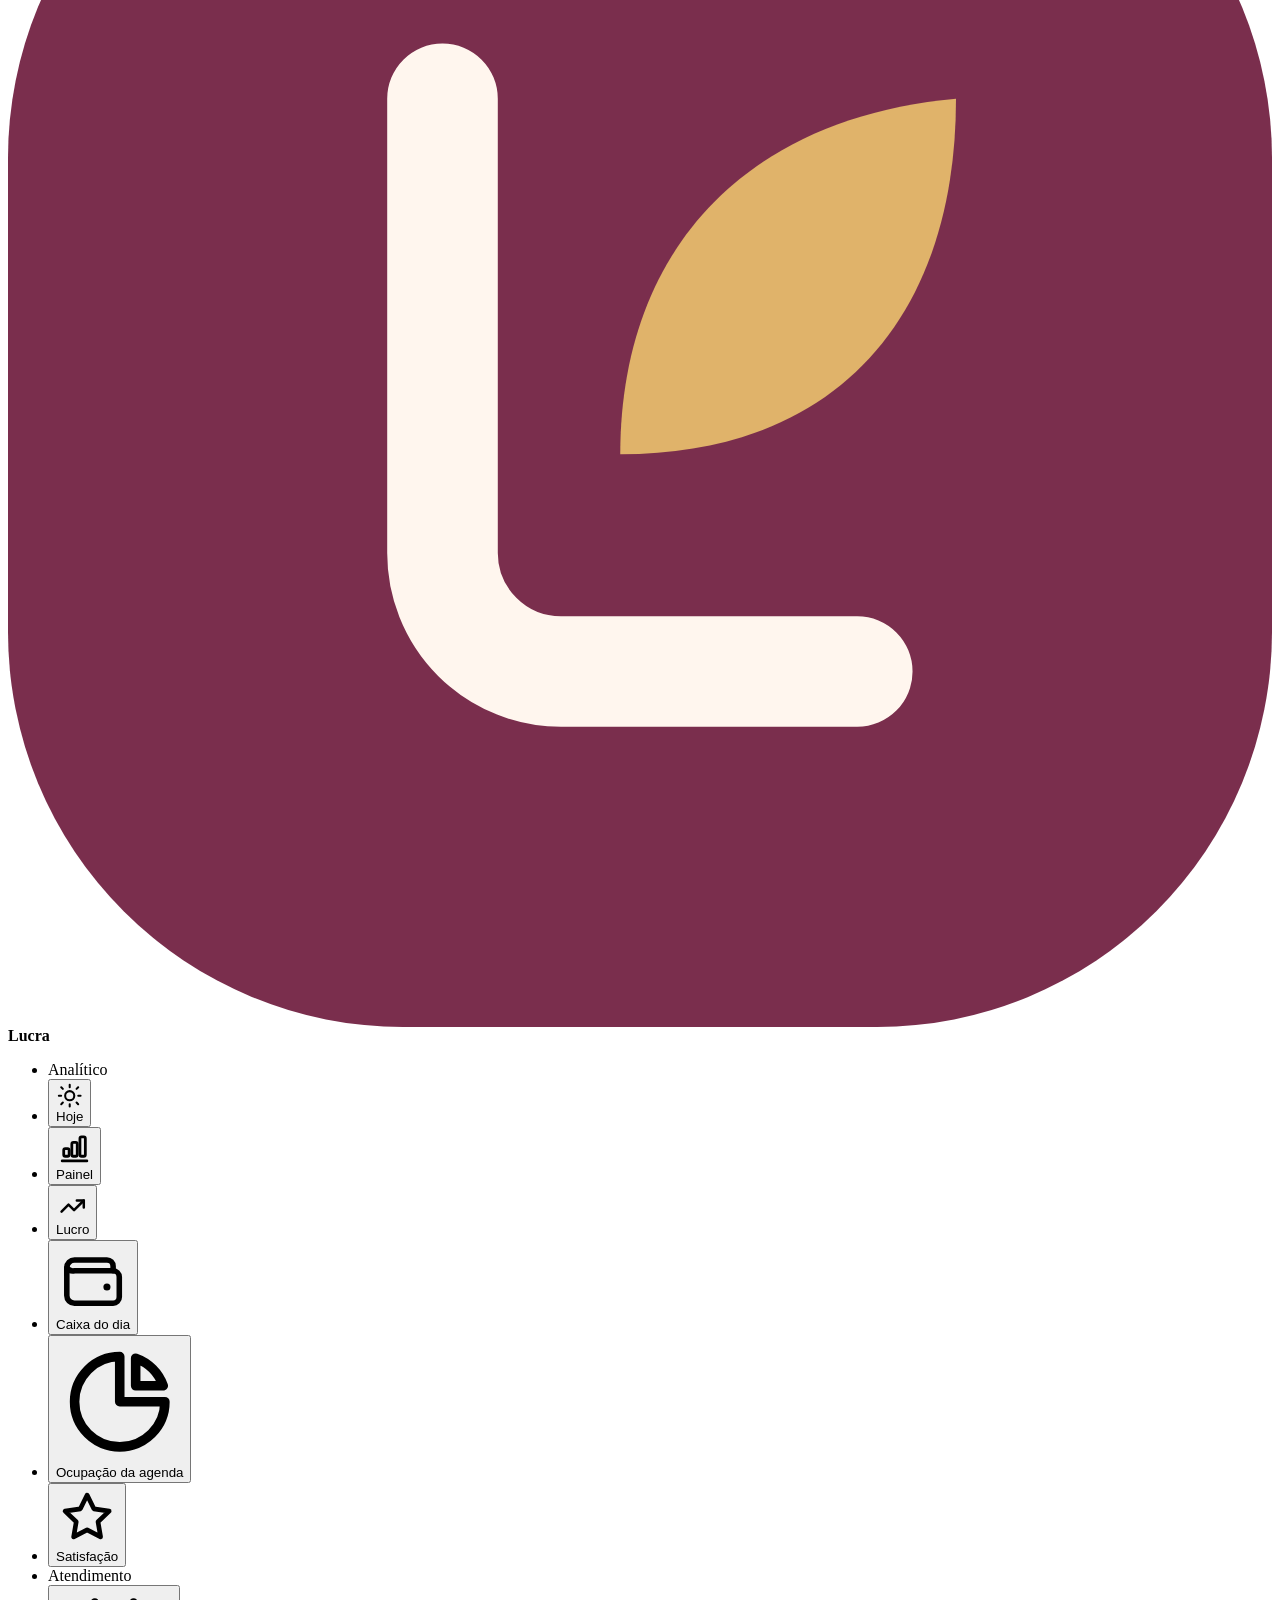
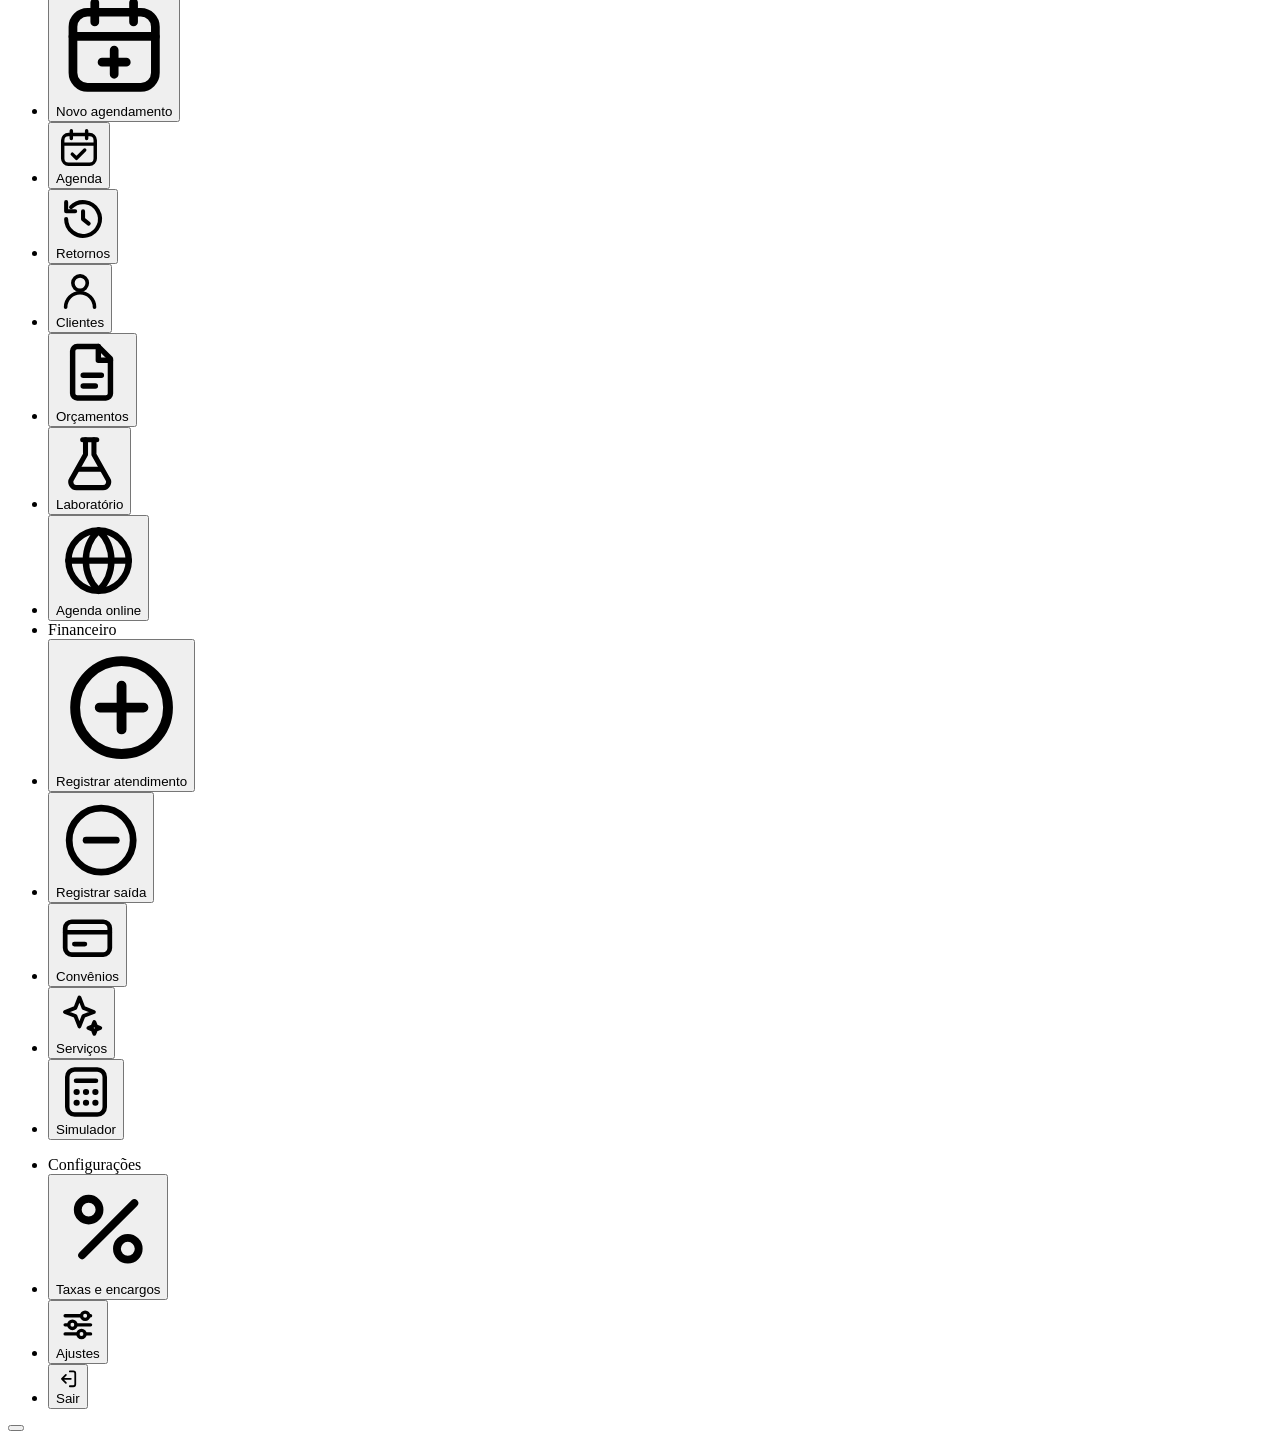
==== commit 3cf9df47: "Receita, atestado e termo com assinatura; laboratório; parcelamento do plano; convênios; funil de or" ====
--- a/fonte/body.html
+++ b/fonte/body.html
@@ -28,14 +28,19 @@
   <li><button data-t="lucro"><span class="ico"><svg viewBox="0 0 24 24" fill="none" stroke="currentColor" stroke-width="1.8" stroke-linecap="round" stroke-linejoin="round" aria-hidden="true"><path d="M4 17l5-5 4 4 7-7"/><path d="M15 9h5v5"/></svg></span><span class="rot">Lucro</span></button></li>
   <li><button data-t="caixa"><span class="ico"><svg viewBox="0 0 24 24" fill="none" stroke="currentColor" stroke-width="1.8" stroke-linecap="round" stroke-linejoin="round" aria-hidden="true"><path d="M3.500 8A2.500 2.500 0 0 1 6 5.500h10.500a2 2 0 0 1 2 2V9"/><path d="M3.500 8v9A2.500 2.500 0 0 0 6 19.500h12.500a2 2 0 0 0 2-2V11a2 2 0 0 0-2-2H6A2.500 2.500 0 0 1 3.500 8Z"/><circle cx="16.500" cy="14.250" r="1.150" fill="currentColor" stroke="none"/></svg></span><span class="rot">Caixa do dia</span></button></li>
   <li><button data-t="ocupacao"><span class="ico"><svg viewBox="0 0 24 24" fill="none" stroke="currentColor" stroke-width="1.8" stroke-linecap="round" stroke-linejoin="round" aria-hidden="true"><path d="M12 3.5a8.5 8.5 0 1 0 8.5 8.5H12Z"/><path d="M15 3.8A8.500 8.500 0 0 1 20.200 9H15Z"/></svg></span><span class="rot">Ocupação da agenda</span></button></li>
+  <li><button data-t="satisfacao"><span class="ico"><svg viewBox="0 0 24 24" fill="none" stroke="currentColor" stroke-width="1.8" stroke-linecap="round" stroke-linejoin="round" aria-hidden="true"><path d="M12 3.5l2.6 5.3 5.9.9-4.3 4.1 1 5.8L12 16.9l-5.2 2.7 1-5.8-4.3-4.1 5.9-.9Z"/></svg></span><span class="rot">Satisfação</span></button></li>
   <li class="nav-grupo" aria-hidden="true"><span>Atendimento</span></li>
   <li><button data-t="novoag"><span class="ico"><svg viewBox="0 0 24 24" fill="none" stroke="currentColor" stroke-width="1.8" stroke-linecap="round" stroke-linejoin="round" aria-hidden="true"><rect x="3.5" y="5" width="17" height="15.5" rx="3"/><path d="M8 3v4m8-4v4M3.5 10h17"/><path d="M12 12.8v5M9.5 15.3h5"/></svg></span><span class="rot">Novo agendamento</span></button></li>
   <li><button data-t="agenda"><span class="ico"><svg viewBox="0 0 24 24" fill="none" stroke="currentColor" stroke-width="1.8" stroke-linecap="round" stroke-linejoin="round" aria-hidden="true"><rect x="3.500" y="5" width="17" height="15.500" rx="3"/><path d="M8 3v4m8-4v4M3.500 10h17"/><path d="M8.500 15.200l2.200 2.200 4.300-4.300"/></svg></span><span class="rot">Agenda</span></button></li>
   <li><button data-t="retornos"><span class="ico"><svg viewBox="0 0 24 24" fill="none" stroke="currentColor" stroke-width="1.8" stroke-linecap="round" stroke-linejoin="round" aria-hidden="true"><path d="M4.5 12a7.5 7.5 0 1 0 2.2-5.3"/><path d="M4.5 4.5v4h4"/><path d="M12 8.5V12l2.5 2"/></svg></span><span class="rot">Retornos</span></button></li>
   <li><button data-t="clientes"><span class="ico"><svg viewBox="0 0 24 24" fill="none" stroke="currentColor" stroke-width="1.8" stroke-linecap="round" stroke-linejoin="round" aria-hidden="true"><circle cx="12" cy="8" r="3.600"/><path d="M4.800 20a7.200 7.200 0 0 1 14.400 0"/></svg></span><span class="rot">Clientes</span></button></li>
+  <li><button data-t="orcamentos"><span class="ico"><svg viewBox="0 0 24 24" fill="none" stroke="currentColor" stroke-width="1.8" stroke-linecap="round" stroke-linejoin="round" aria-hidden="true"><path d="M7 3.5h7l4 4V19a1.5 1.5 0 0 1-1.5 1.5h-9.5A1.5 1.5 0 0 1 5.5 19V5A1.5 1.5 0 0 1 7 3.5Z"/><path d="M14 3.5V8h4"/><path d="M9 13h6M9 16.5h4"/></svg></span><span class="rot">Orçamentos</span></button></li>
+  <li><button data-t="lab"><span class="ico"><svg viewBox="0 0 24 24" fill="none" stroke="currentColor" stroke-width="1.8" stroke-linecap="round" stroke-linejoin="round" aria-hidden="true"><path d="M9.5 3.5h5"/><path d="M10.5 3.5v5.2L5.6 17.4A2 2 0 0 0 7.3 20.5h9.4a2 2 0 0 0 1.7-3.1l-4.9-8.7V3.5"/><path d="M7.8 14h8.4"/></svg></span><span class="rot">Laboratório</span></button></li>
+  <li><button data-t="online"><span class="ico"><svg viewBox="0 0 24 24" fill="none" stroke="currentColor" stroke-width="1.8" stroke-linecap="round" stroke-linejoin="round" aria-hidden="true"><circle cx="12" cy="12" r="8.5"/><path d="M3.5 12h17M12 3.5c2.4 2.3 3.6 5.1 3.6 8.5s-1.2 6.2-3.6 8.5c-2.4-2.3-3.6-5.1-3.6-8.5s1.2-6.2 3.6-8.5Z"/></svg></span><span class="rot">Agenda online</span></button></li>
   <li class="nav-grupo" aria-hidden="true"><span>Financeiro</span></li>
   <li><button data-t="registrar"><span class="ico"><svg viewBox="0 0 24 24" fill="none" stroke="currentColor" stroke-width="1.8" stroke-linecap="round" stroke-linejoin="round" aria-hidden="true"><circle cx="12" cy="12" r="8.5"/><path d="M12 8v8M8 12h8"/></svg></span><span class="rot">Registrar atendimento</span></button></li>
   <li><button data-t="saida"><span class="ico"><svg viewBox="0 0 24 24" fill="none" stroke="currentColor" stroke-width="1.8" stroke-linecap="round" stroke-linejoin="round" aria-hidden="true"><circle cx="12" cy="12" r="8.5"/><path d="M8 12h8"/></svg></span><span class="rot">Registrar saída</span></button></li>
+  <li><button data-t="convenios"><span class="ico"><svg viewBox="0 0 24 24" fill="none" stroke="currentColor" stroke-width="1.8" stroke-linecap="round" stroke-linejoin="round" aria-hidden="true"><rect x="3.5" y="6" width="17" height="12.5" rx="2.5"/><path d="M3.5 10h17M7 14.5h4"/></svg></span><span class="rot">Convênios</span></button></li>
   <li><button data-t="servicos"><span class="ico"><svg viewBox="0 0 24 24" fill="none" stroke="currentColor" stroke-width="1.8" stroke-linecap="round" stroke-linejoin="round" aria-hidden="true"><path d="M11 3.500l1.900 4.900 4.900 1.900-4.900 1.900L11 17.100l-1.900-4.900-4.900-1.900 4.900-1.900Z"/><path d="M18 15l.800 2 2 .800-2 .800-.800 2-.800-2-2-.800 2-.800Z"/></svg></span><span class="rot">Serviços</span></button></li>
   <li><button data-t="sim"><span class="ico"><svg viewBox="0 0 24 24" fill="none" stroke="currentColor" stroke-width="1.8" stroke-linecap="round" stroke-linejoin="round" aria-hidden="true"><rect x="4.500" y="3" width="15" height="18" rx="3"/><path d="M8 7.500h8"/><path d="M8.200 12h.100m3.650 0h.100m3.650 0h.100M8.200 16.300h.100m3.650 0h.100m3.650 0h.100" stroke-width="2.4"/></svg></span><span class="rot">Simulador</span></button></li>
   </ul>
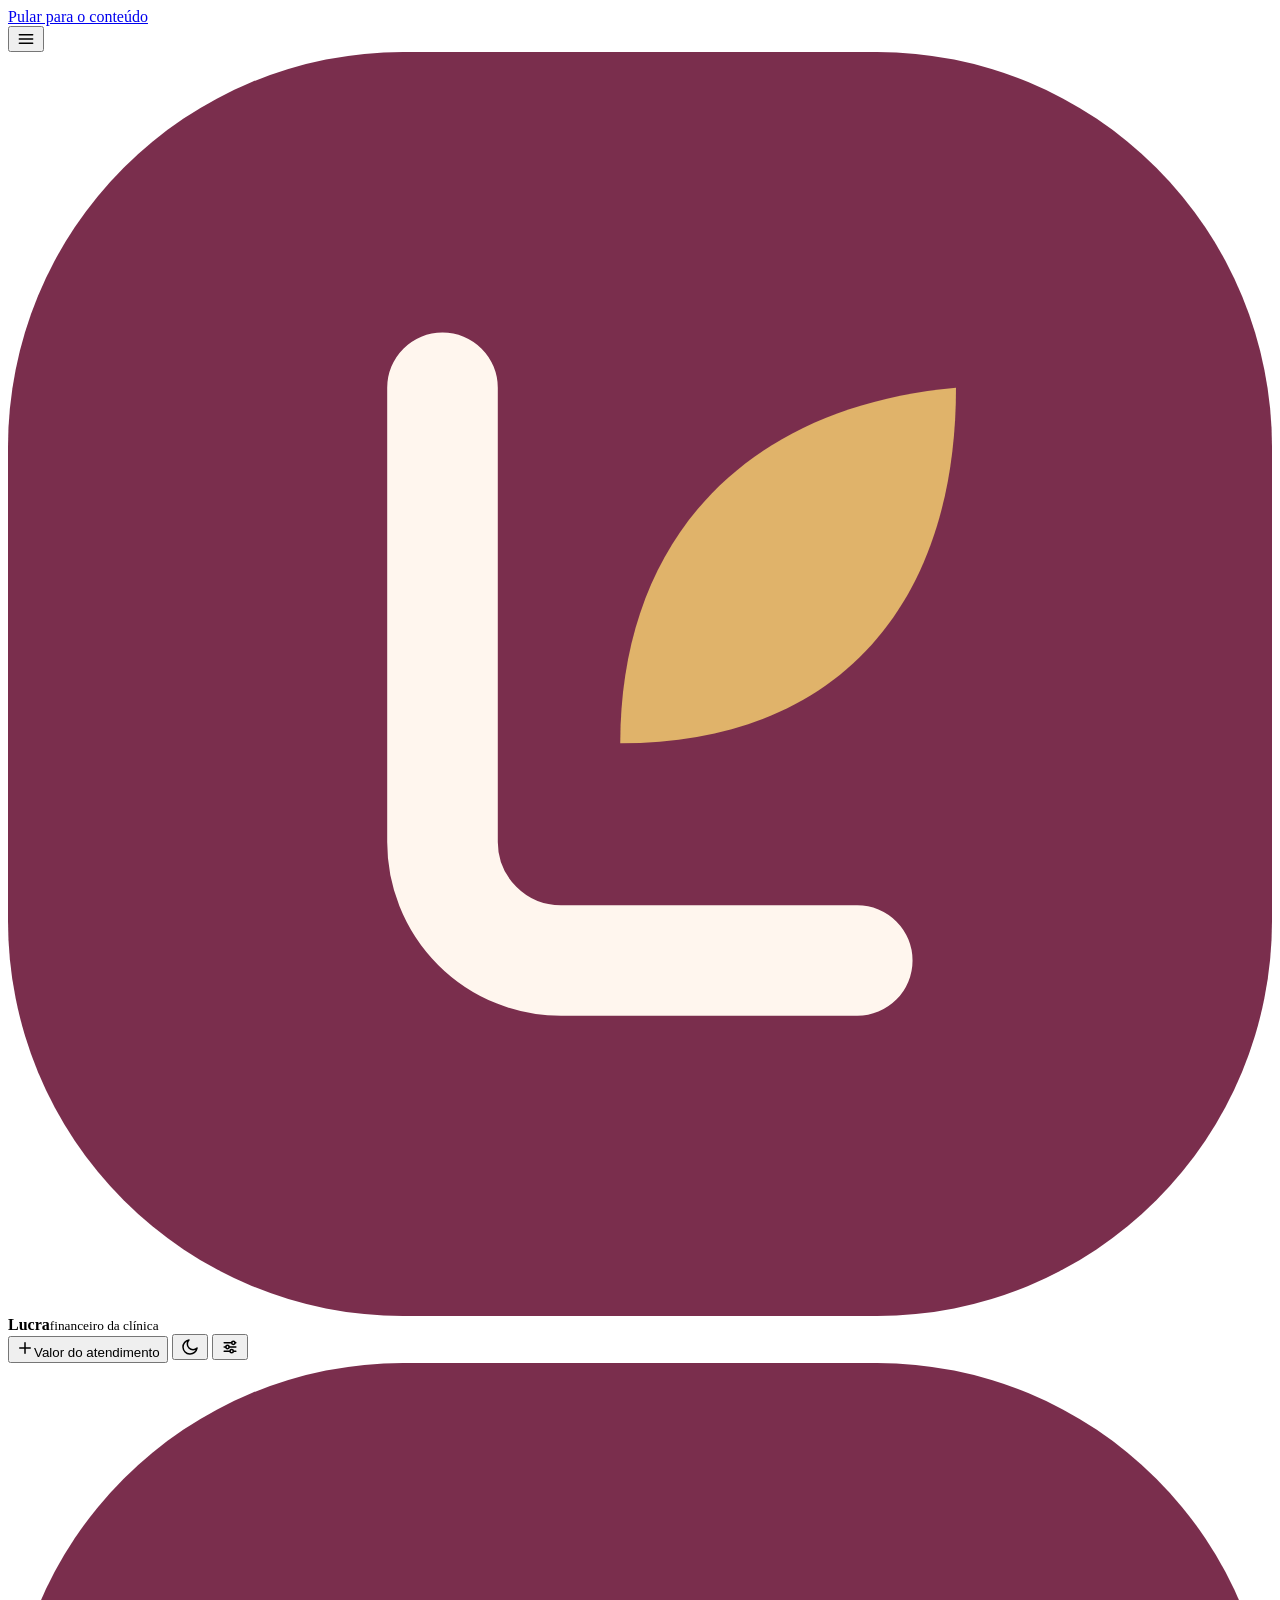
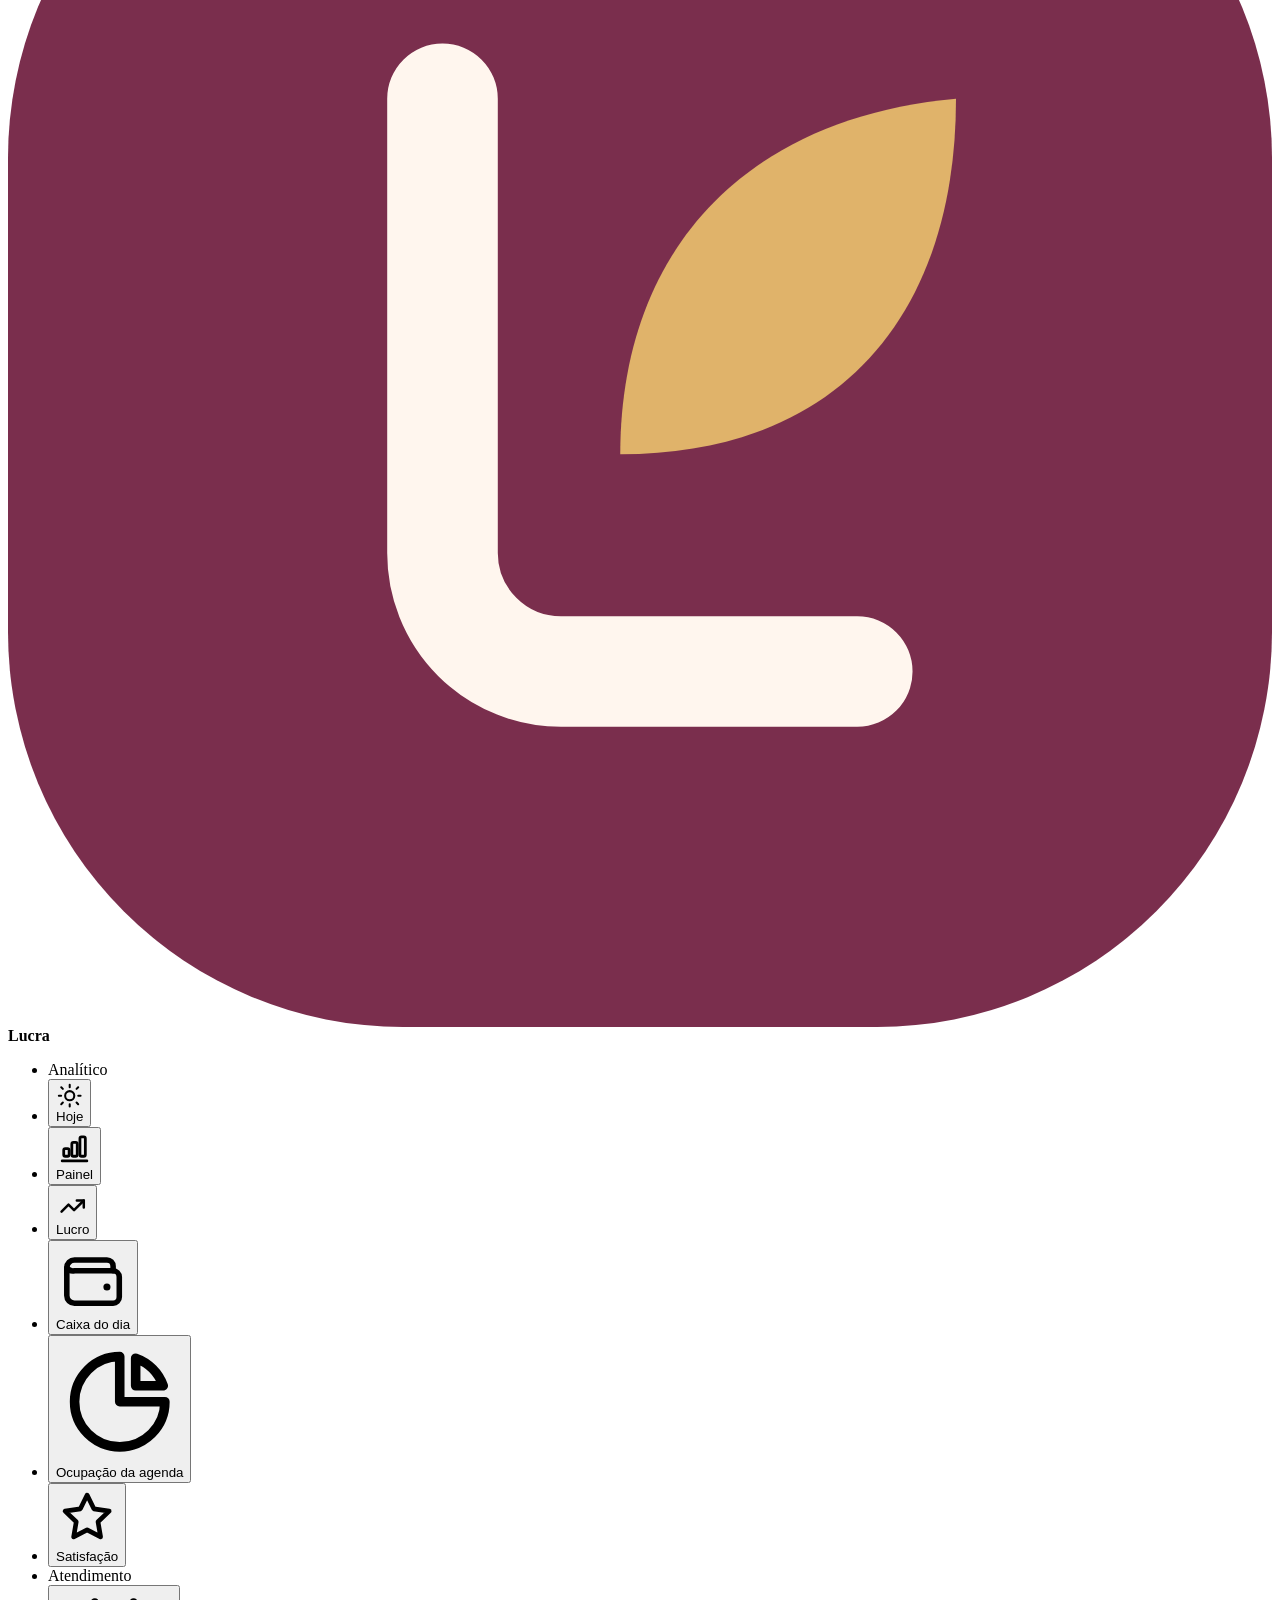
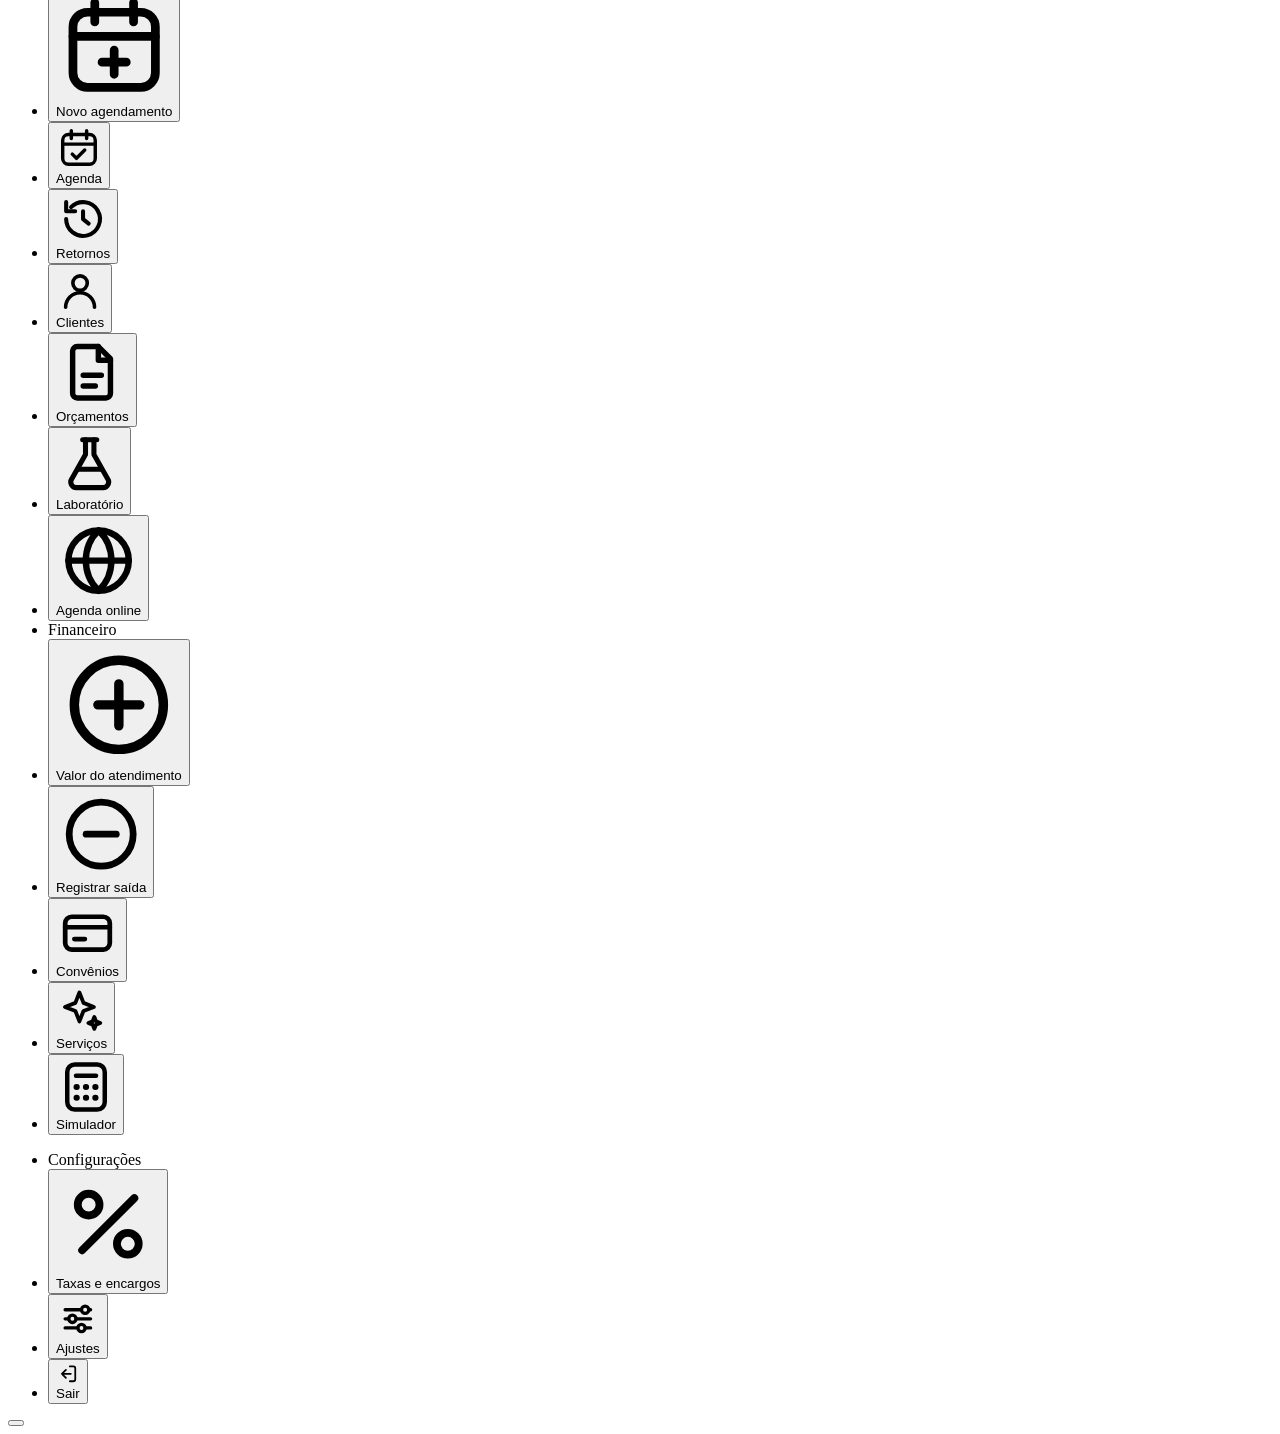
==== commit 9b9a33f1: "Registrar atendimento passa a se chamar Valor do atendimento Co-Authored-By: Claude Opus 5.5 <norepl" ====
--- a/fonte/body.html
+++ b/fonte/body.html
@@ -9,7 +9,7 @@
     <span class="logo-tx"><b>Lucra</b><small id="clinica-nome">financeiro da clínica</small></span>
   </div>
   <div class="row" style="gap:8px;flex-wrap:nowrap">
-    <button class="btn pri" id="b-reg"><svg width="18" height="18" viewBox="0 0 24 24" fill="none" stroke="currentColor" stroke-width="2" stroke-linecap="round" aria-hidden="true"><path d="M12 5v14M5 12h14"/></svg>Registrar atendimento</button>
+    <button class="btn pri" id="b-reg"><svg width="18" height="18" viewBox="0 0 24 24" fill="none" stroke="currentColor" stroke-width="2" stroke-linecap="round" aria-hidden="true"><path d="M12 5v14M5 12h14"/></svg>Valor do atendimento</button>
     <button class="ibtn" id="b-tema" aria-label="Alternar tema claro e escuro">
       <svg width="20" height="20" viewBox="0 0 24 24" fill="none" stroke="currentColor" stroke-width="1.8" stroke-linecap="round" stroke-linejoin="round" aria-hidden="true"><path d="M20.5 13.2A8.500 8.500 0 1 1 10.8 3.500a6.600 6.600 0 0 0 9.700 9.700Z"/></svg></button>
     <button class="ibtn" id="b-cfg" aria-label="Ajustes">
@@ -38,7 +38,7 @@
   <li><button data-t="lab"><span class="ico"><svg viewBox="0 0 24 24" fill="none" stroke="currentColor" stroke-width="1.8" stroke-linecap="round" stroke-linejoin="round" aria-hidden="true"><path d="M9.5 3.5h5"/><path d="M10.5 3.5v5.2L5.6 17.4A2 2 0 0 0 7.3 20.5h9.4a2 2 0 0 0 1.7-3.1l-4.9-8.7V3.5"/><path d="M7.8 14h8.4"/></svg></span><span class="rot">Laboratório</span></button></li>
   <li><button data-t="online"><span class="ico"><svg viewBox="0 0 24 24" fill="none" stroke="currentColor" stroke-width="1.8" stroke-linecap="round" stroke-linejoin="round" aria-hidden="true"><circle cx="12" cy="12" r="8.5"/><path d="M3.5 12h17M12 3.5c2.4 2.3 3.6 5.1 3.6 8.5s-1.2 6.2-3.6 8.5c-2.4-2.3-3.6-5.1-3.6-8.5s1.2-6.2 3.6-8.5Z"/></svg></span><span class="rot">Agenda online</span></button></li>
   <li class="nav-grupo" aria-hidden="true"><span>Financeiro</span></li>
-  <li><button data-t="registrar"><span class="ico"><svg viewBox="0 0 24 24" fill="none" stroke="currentColor" stroke-width="1.8" stroke-linecap="round" stroke-linejoin="round" aria-hidden="true"><circle cx="12" cy="12" r="8.5"/><path d="M12 8v8M8 12h8"/></svg></span><span class="rot">Registrar atendimento</span></button></li>
+  <li><button data-t="registrar"><span class="ico"><svg viewBox="0 0 24 24" fill="none" stroke="currentColor" stroke-width="1.8" stroke-linecap="round" stroke-linejoin="round" aria-hidden="true"><circle cx="12" cy="12" r="8.5"/><path d="M12 8v8M8 12h8"/></svg></span><span class="rot">Valor do atendimento</span></button></li>
   <li><button data-t="saida"><span class="ico"><svg viewBox="0 0 24 24" fill="none" stroke="currentColor" stroke-width="1.8" stroke-linecap="round" stroke-linejoin="round" aria-hidden="true"><circle cx="12" cy="12" r="8.5"/><path d="M8 12h8"/></svg></span><span class="rot">Registrar saída</span></button></li>
   <li><button data-t="convenios"><span class="ico"><svg viewBox="0 0 24 24" fill="none" stroke="currentColor" stroke-width="1.8" stroke-linecap="round" stroke-linejoin="round" aria-hidden="true"><rect x="3.5" y="6" width="17" height="12.5" rx="2.5"/><path d="M3.5 10h17M7 14.5h4"/></svg></span><span class="rot">Convênios</span></button></li>
   <li><button data-t="servicos"><span class="ico"><svg viewBox="0 0 24 24" fill="none" stroke="currentColor" stroke-width="1.8" stroke-linecap="round" stroke-linejoin="round" aria-hidden="true"><path d="M11 3.500l1.900 4.900 4.900 1.900-4.900 1.900L11 17.100l-1.900-4.900-4.900-1.900 4.900-1.900Z"/><path d="M18 15l.800 2 2 .800-2 .800-.800 2-.800-2-2-.800 2-.800Z"/></svg></span><span class="rot">Serviços</span></button></li>
@@ -54,6 +54,6 @@
 </nav>
 <div id="menu-fundo" aria-hidden="true"></div>
 
-<button id="fab" class="fab-redondo" aria-label="Registrar atendimento"><svg viewBox="0 0 24 24" fill="none" stroke="currentColor" stroke-width="2.2" stroke-linecap="round" aria-hidden="true"><path d="M12 5v14M5 12h14"/></svg></button>
+<button id="fab" class="fab-redondo" aria-label="Valor do atendimento"><svg viewBox="0 0 24 24" fill="none" stroke="currentColor" stroke-width="2.2" stroke-linecap="round" aria-hidden="true"><path d="M12 5v14M5 12h14"/></svg></button>
 
 <div class="toast" id="toast" role="status" aria-live="polite"></div>
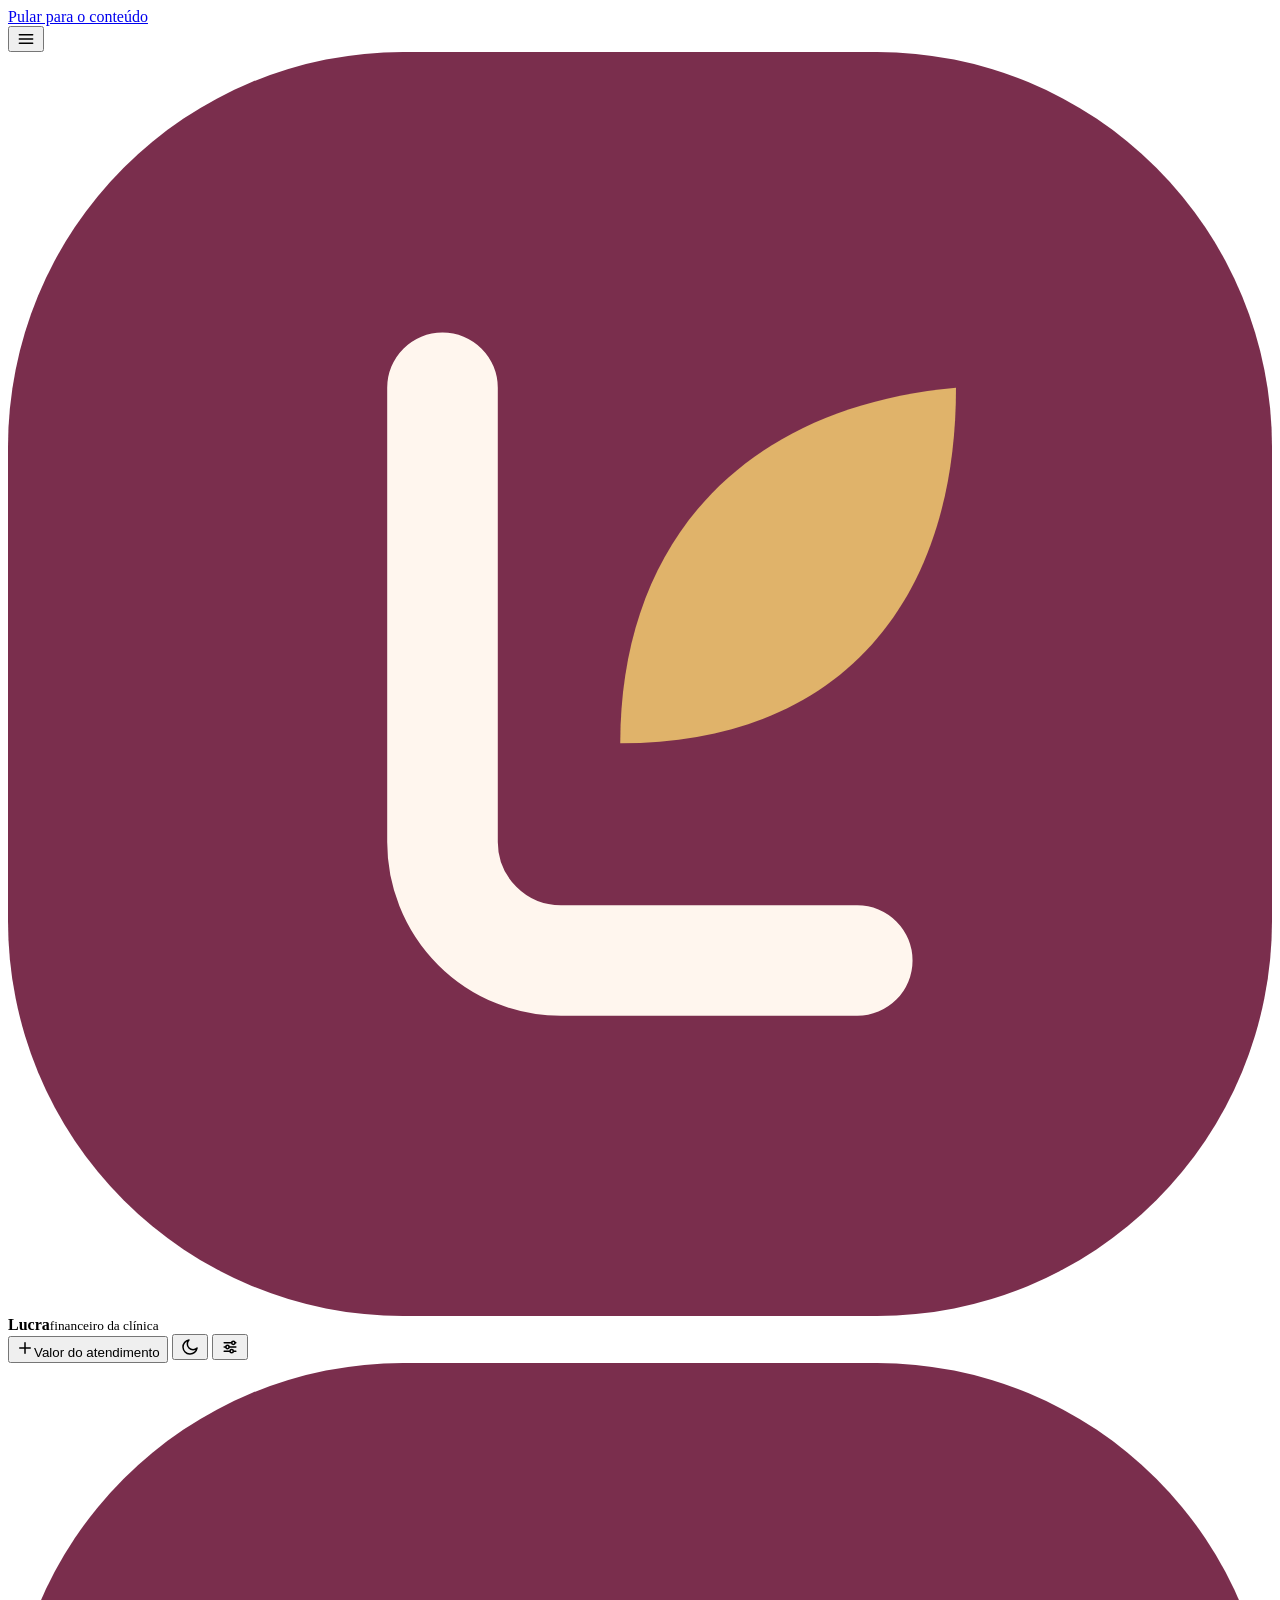
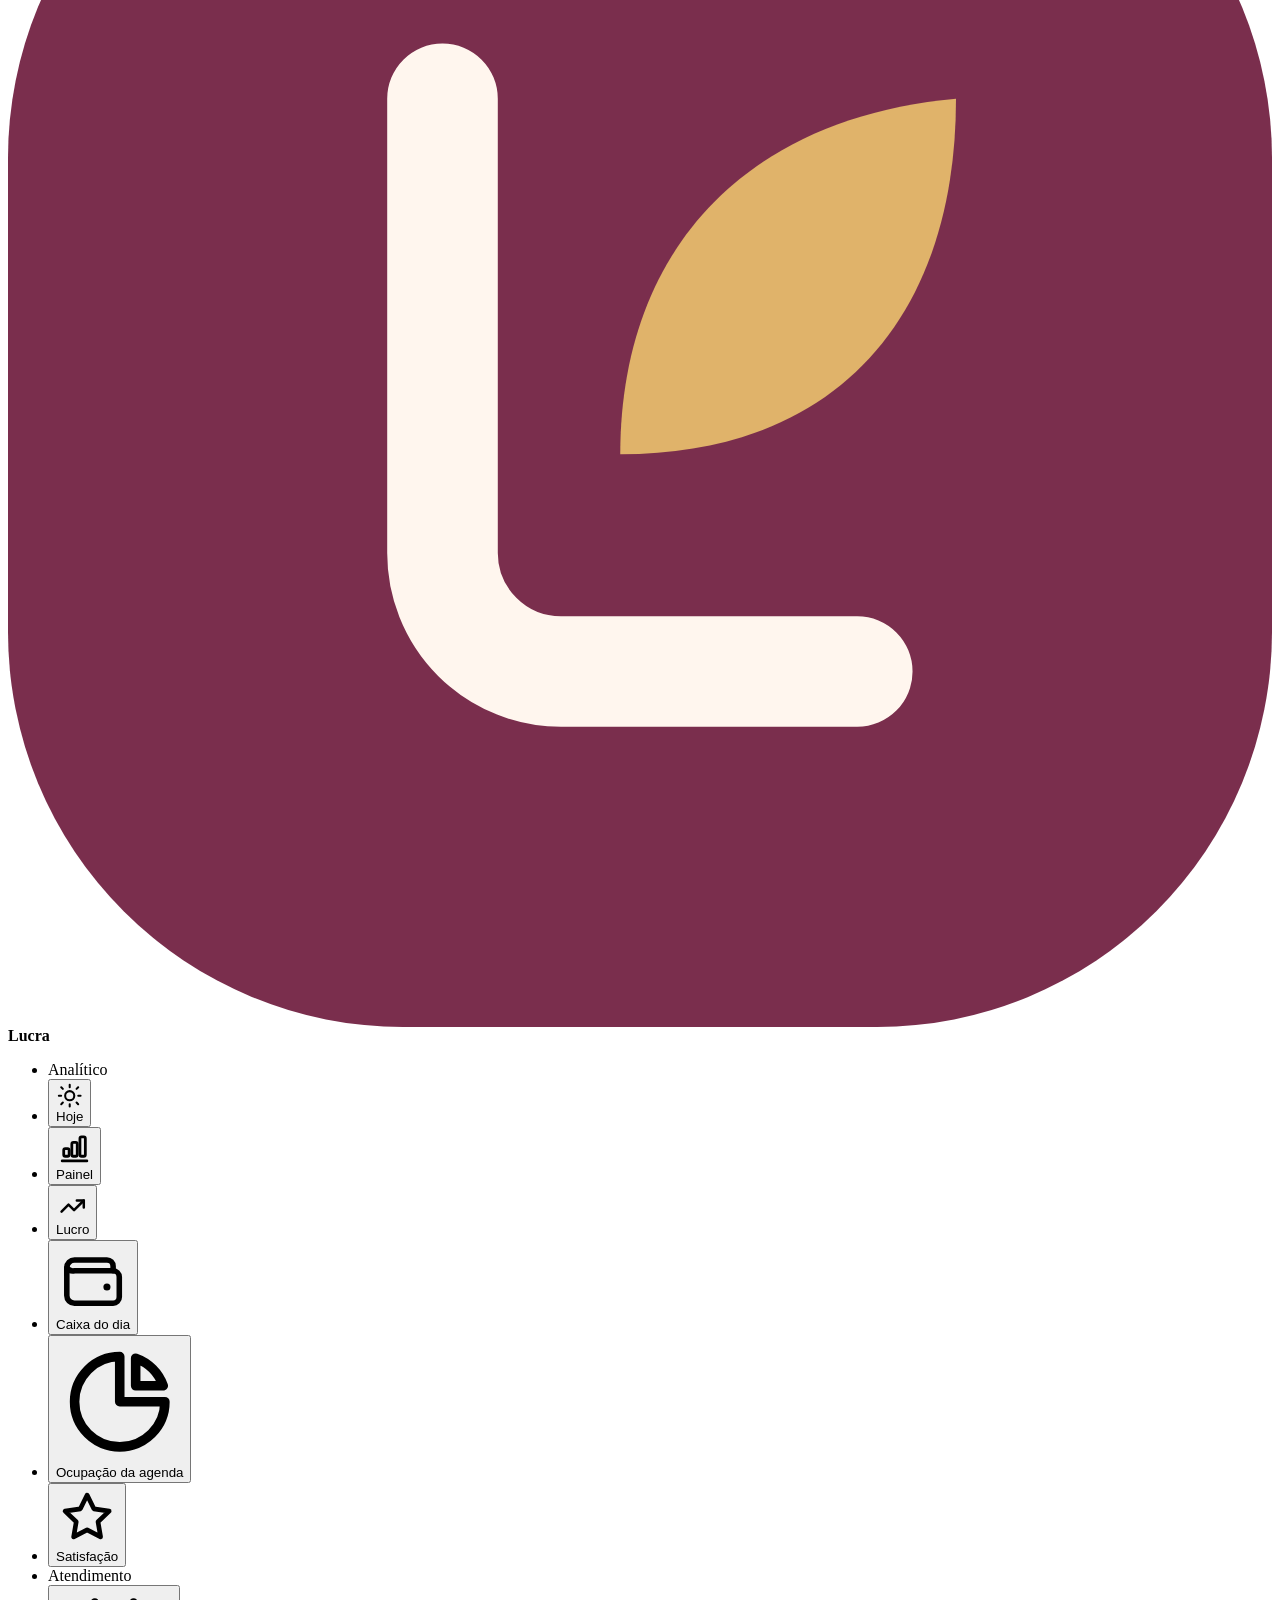
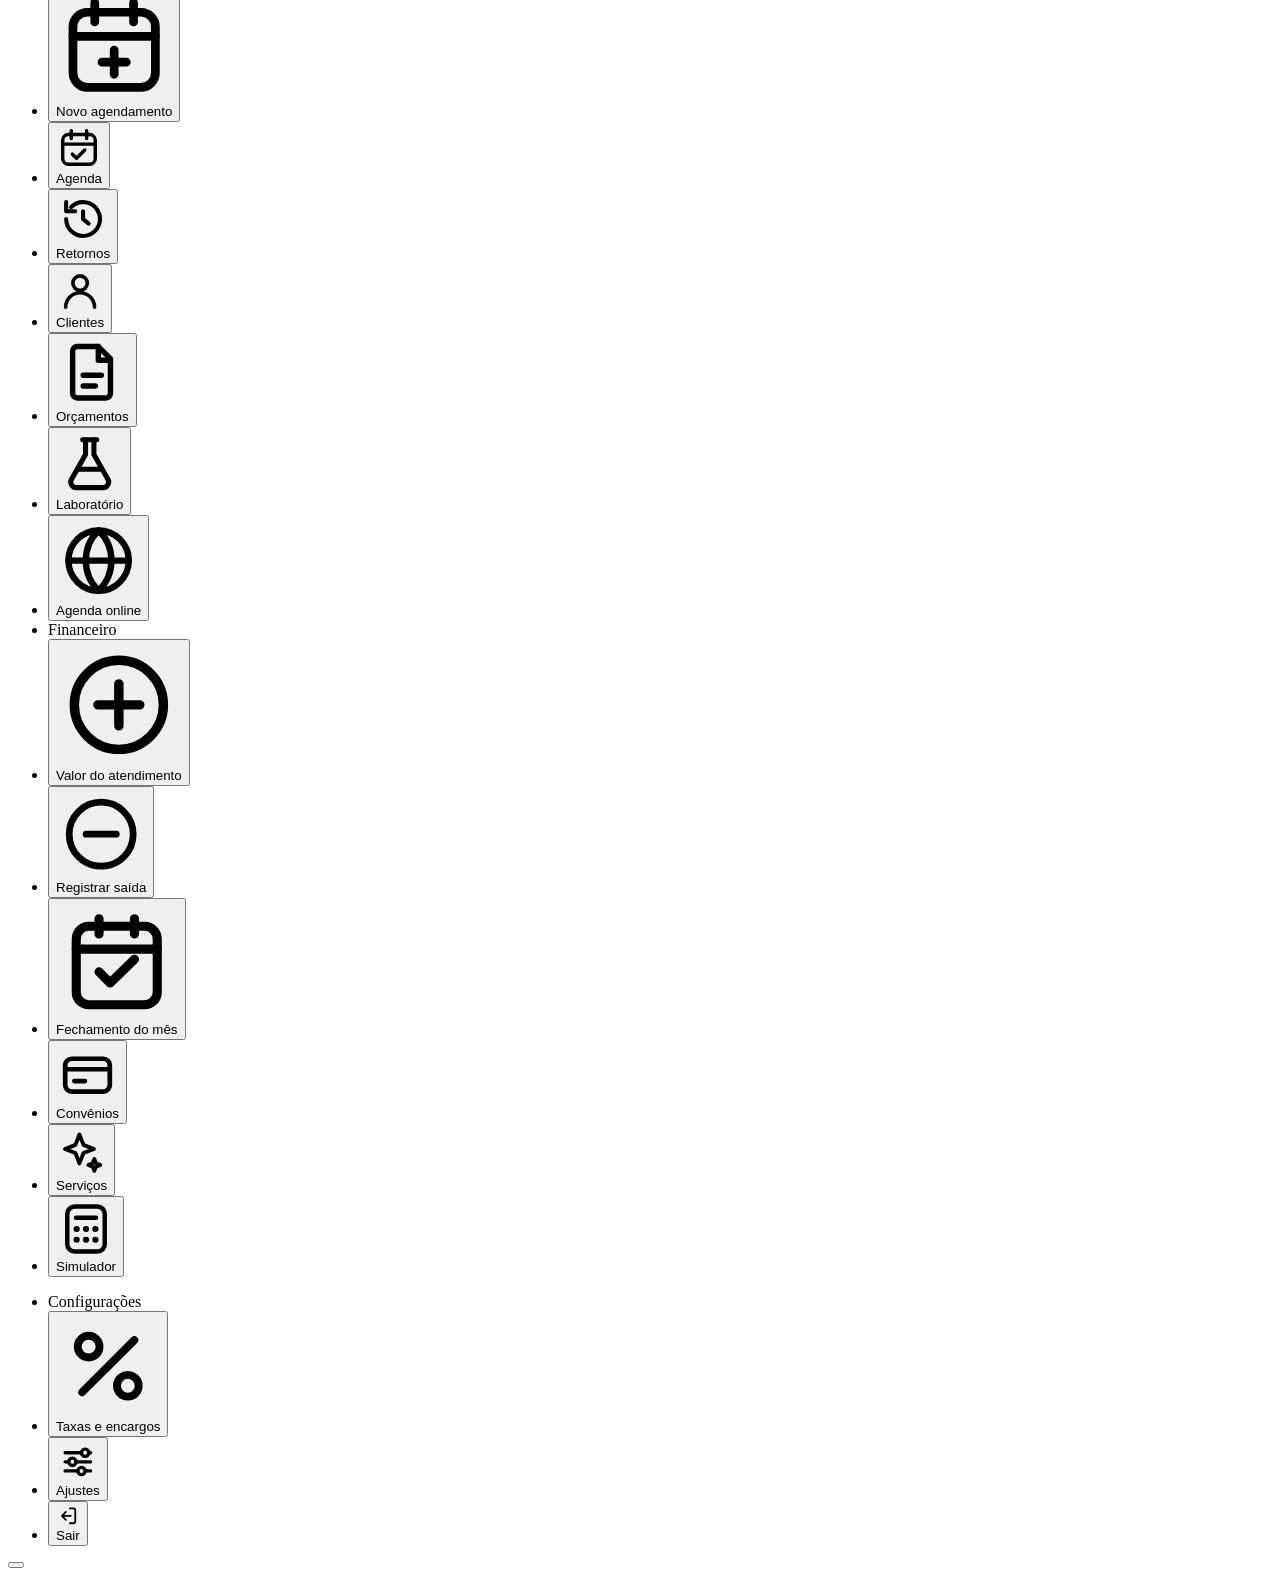
==== commit d3b80329: "Psicologia: prontuário CFP, PHQ-9 e GAD-7, contrato terapêutico, documentos psicológicos, fechamento" ====
--- a/fonte/body.html
+++ b/fonte/body.html
@@ -40,6 +40,7 @@
   <li class="nav-grupo" aria-hidden="true"><span>Financeiro</span></li>
   <li><button data-t="registrar"><span class="ico"><svg viewBox="0 0 24 24" fill="none" stroke="currentColor" stroke-width="1.8" stroke-linecap="round" stroke-linejoin="round" aria-hidden="true"><circle cx="12" cy="12" r="8.5"/><path d="M12 8v8M8 12h8"/></svg></span><span class="rot">Valor do atendimento</span></button></li>
   <li><button data-t="saida"><span class="ico"><svg viewBox="0 0 24 24" fill="none" stroke="currentColor" stroke-width="1.8" stroke-linecap="round" stroke-linejoin="round" aria-hidden="true"><circle cx="12" cy="12" r="8.5"/><path d="M8 12h8"/></svg></span><span class="rot">Registrar saída</span></button></li>
+  <li><button data-t="fechamento"><span class="ico"><svg viewBox="0 0 24 24" fill="none" stroke="currentColor" stroke-width="1.8" stroke-linecap="round" stroke-linejoin="round" aria-hidden="true"><rect x="4" y="5" width="16" height="15.5" rx="2.5"/><path d="M4 9.5h16M8.5 3.5v3M15.5 3.5v3M8.5 14l2.2 2.2 4.8-4.7"/></svg></span><span class="rot">Fechamento do mês</span></button></li>
   <li><button data-t="convenios"><span class="ico"><svg viewBox="0 0 24 24" fill="none" stroke="currentColor" stroke-width="1.8" stroke-linecap="round" stroke-linejoin="round" aria-hidden="true"><rect x="3.5" y="6" width="17" height="12.5" rx="2.5"/><path d="M3.5 10h17M7 14.5h4"/></svg></span><span class="rot">Convênios</span></button></li>
   <li><button data-t="servicos"><span class="ico"><svg viewBox="0 0 24 24" fill="none" stroke="currentColor" stroke-width="1.8" stroke-linecap="round" stroke-linejoin="round" aria-hidden="true"><path d="M11 3.500l1.900 4.900 4.900 1.900-4.900 1.900L11 17.100l-1.900-4.900-4.900-1.900 4.900-1.900Z"/><path d="M18 15l.800 2 2 .800-2 .800-.800 2-.800-2-2-.800 2-.800Z"/></svg></span><span class="rot">Serviços</span></button></li>
   <li><button data-t="sim"><span class="ico"><svg viewBox="0 0 24 24" fill="none" stroke="currentColor" stroke-width="1.8" stroke-linecap="round" stroke-linejoin="round" aria-hidden="true"><rect x="4.500" y="3" width="15" height="18" rx="3"/><path d="M8 7.500h8"/><path d="M8.200 12h.100m3.650 0h.100m3.650 0h.100M8.200 16.300h.100m3.650 0h.100m3.650 0h.100" stroke-width="2.4"/></svg></span><span class="rot">Simulador</span></button></li>
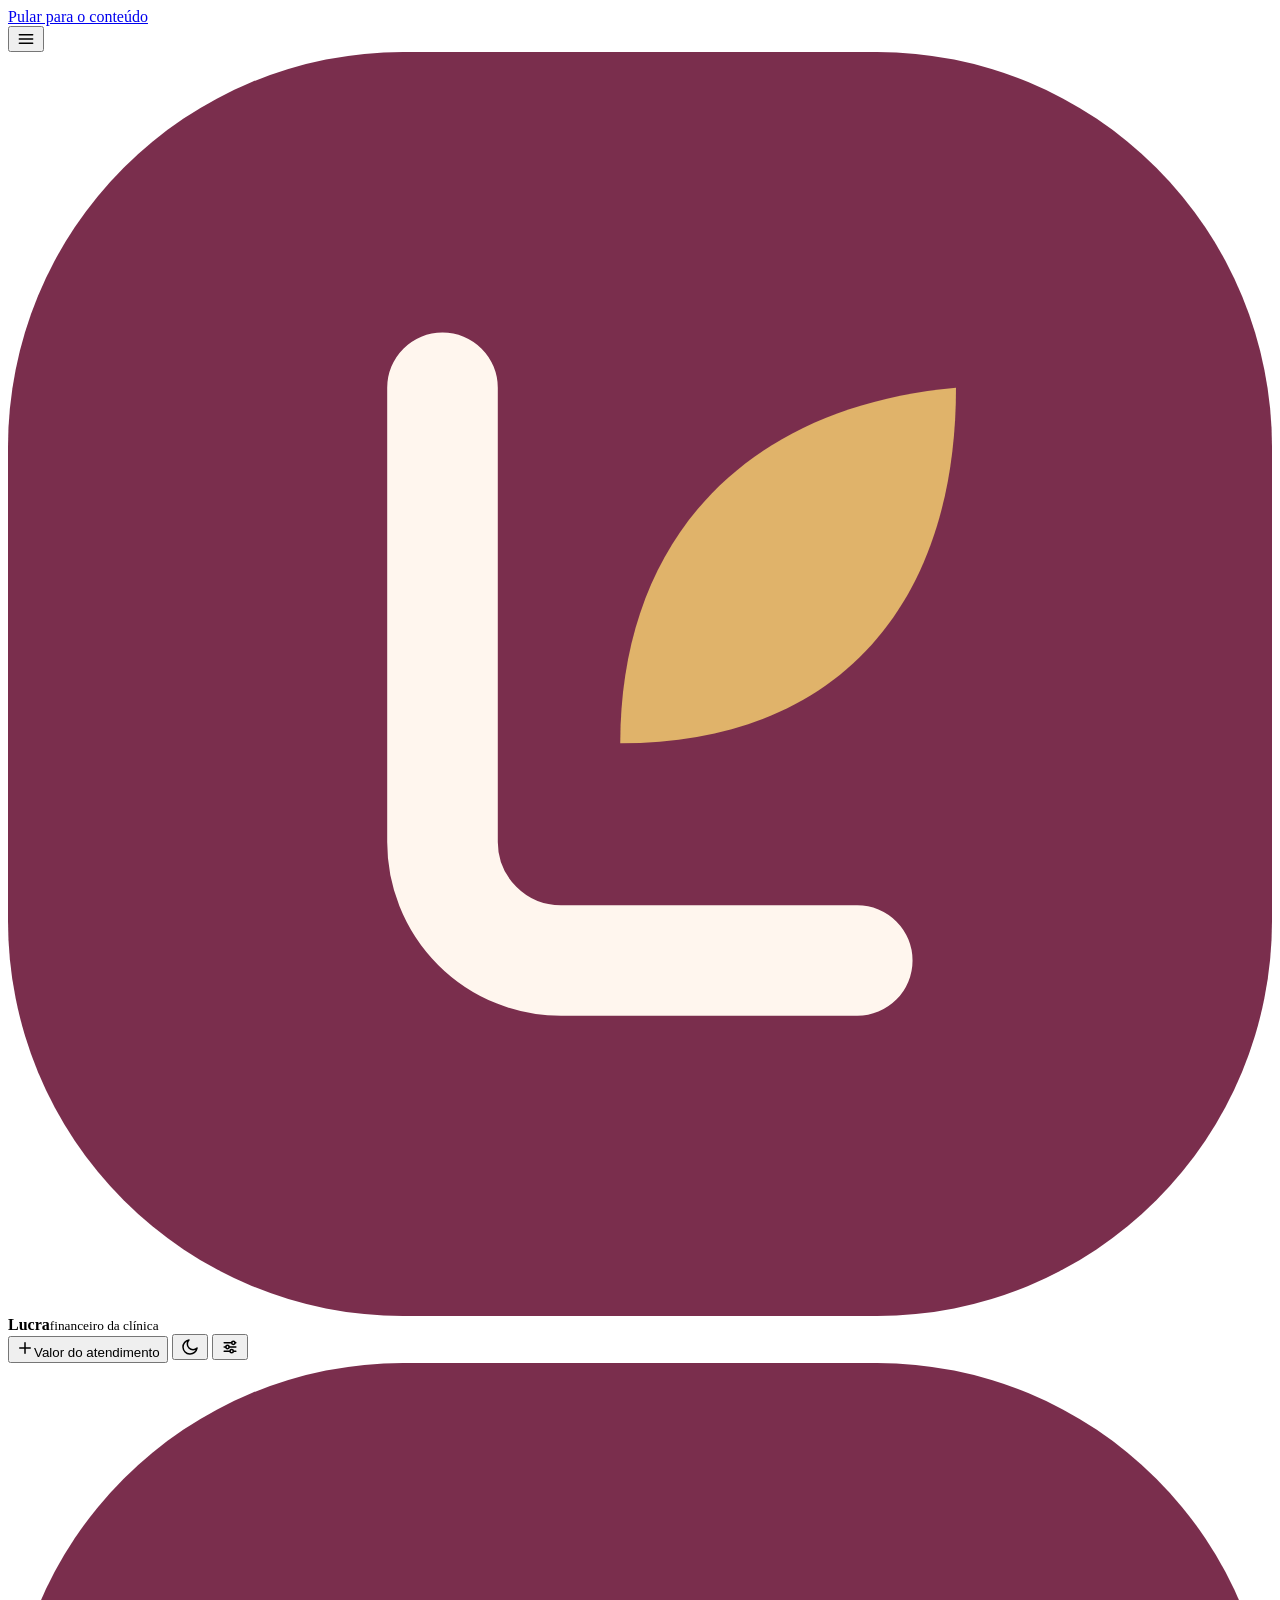
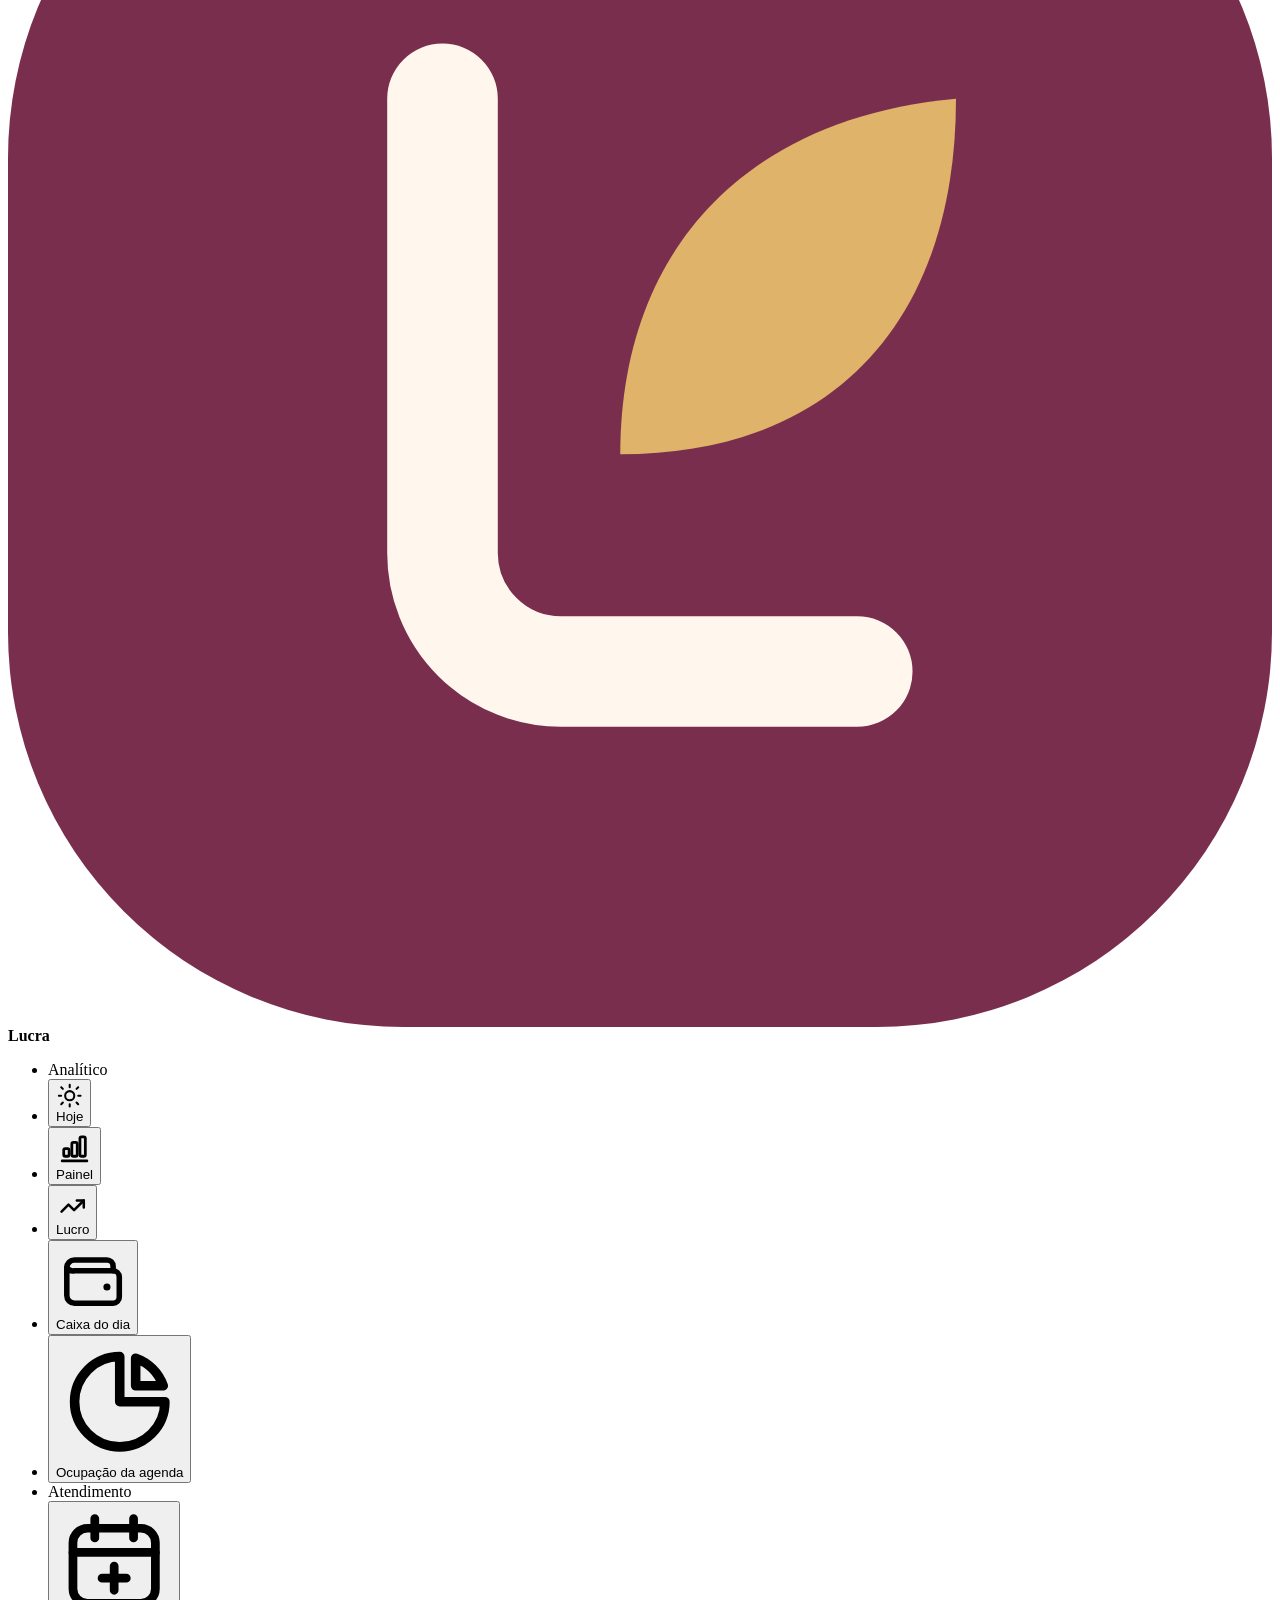
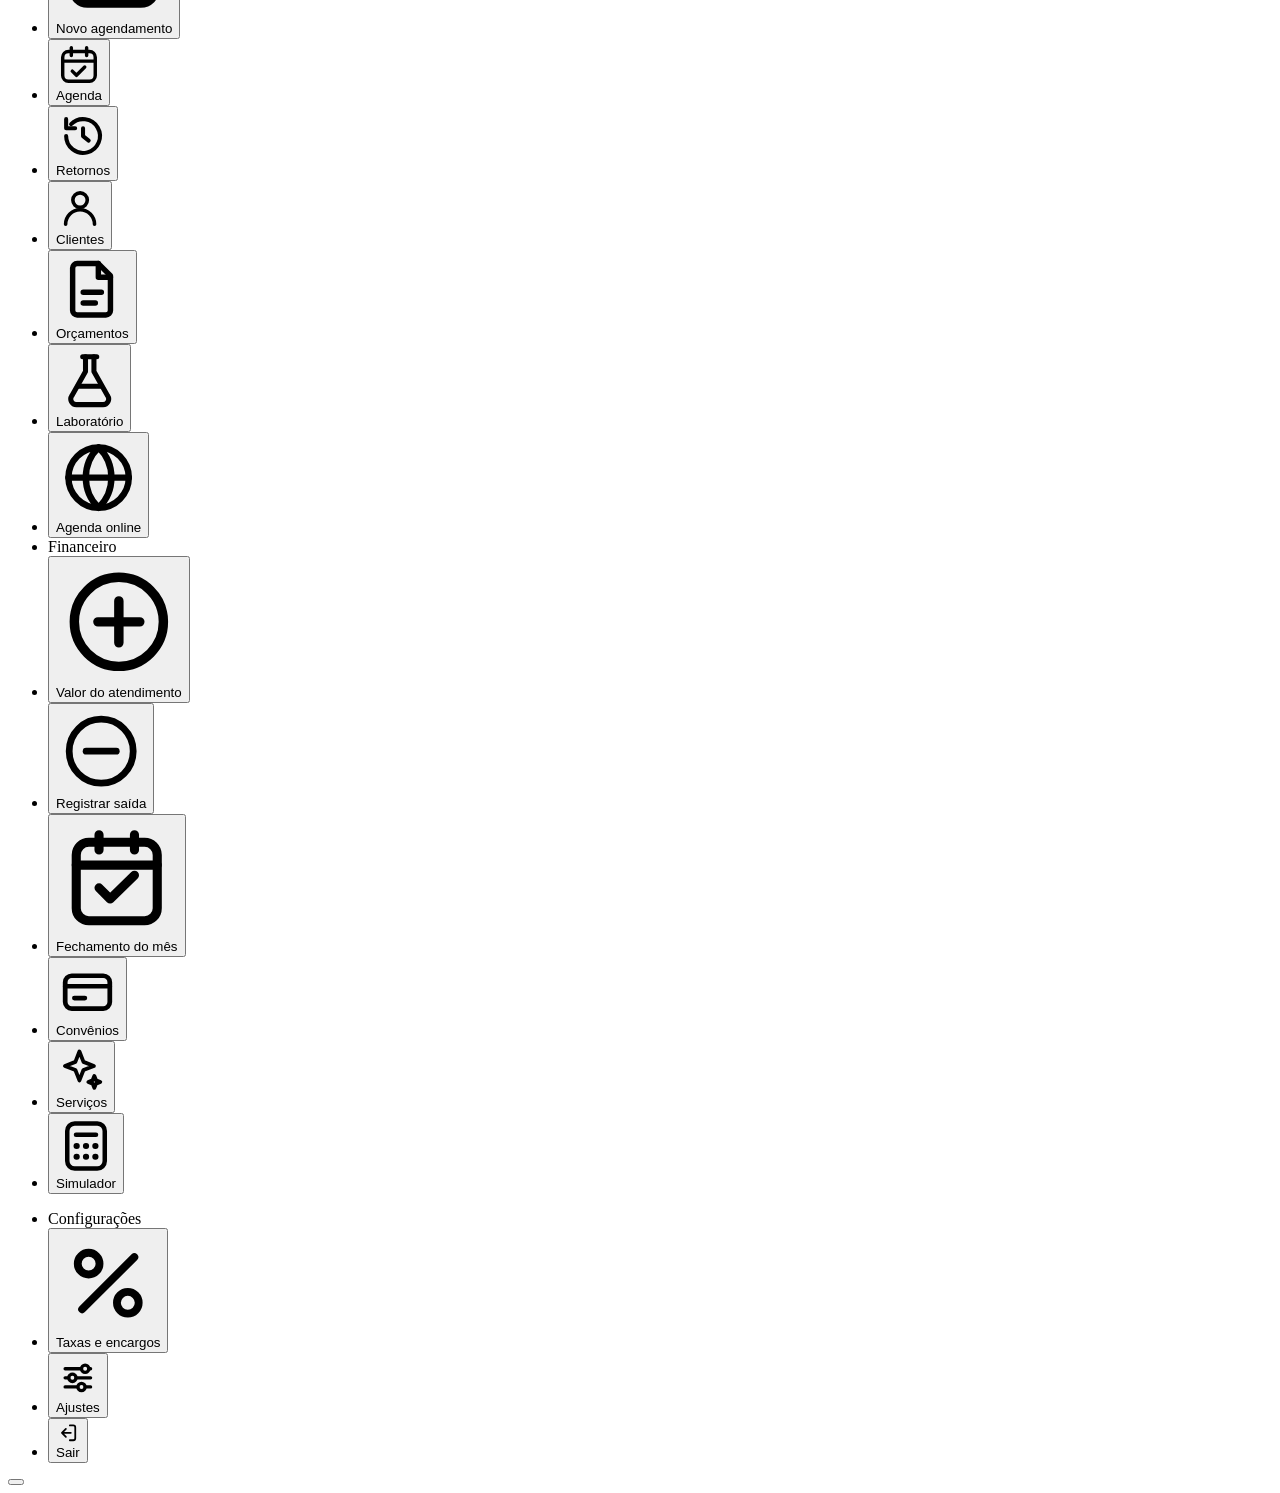
==== commit b653b9ea: "Dados e assinatura em Configurações, nome da clínica e módulos não se perdem, sem pesquisa de satisf" ====
--- a/fonte/body.html
+++ b/fonte/body.html
@@ -28,7 +28,6 @@
   <li><button data-t="lucro"><span class="ico"><svg viewBox="0 0 24 24" fill="none" stroke="currentColor" stroke-width="1.8" stroke-linecap="round" stroke-linejoin="round" aria-hidden="true"><path d="M4 17l5-5 4 4 7-7"/><path d="M15 9h5v5"/></svg></span><span class="rot">Lucro</span></button></li>
   <li><button data-t="caixa"><span class="ico"><svg viewBox="0 0 24 24" fill="none" stroke="currentColor" stroke-width="1.8" stroke-linecap="round" stroke-linejoin="round" aria-hidden="true"><path d="M3.500 8A2.500 2.500 0 0 1 6 5.500h10.500a2 2 0 0 1 2 2V9"/><path d="M3.500 8v9A2.500 2.500 0 0 0 6 19.500h12.500a2 2 0 0 0 2-2V11a2 2 0 0 0-2-2H6A2.500 2.500 0 0 1 3.500 8Z"/><circle cx="16.500" cy="14.250" r="1.150" fill="currentColor" stroke="none"/></svg></span><span class="rot">Caixa do dia</span></button></li>
   <li><button data-t="ocupacao"><span class="ico"><svg viewBox="0 0 24 24" fill="none" stroke="currentColor" stroke-width="1.8" stroke-linecap="round" stroke-linejoin="round" aria-hidden="true"><path d="M12 3.5a8.5 8.5 0 1 0 8.5 8.5H12Z"/><path d="M15 3.8A8.500 8.500 0 0 1 20.200 9H15Z"/></svg></span><span class="rot">Ocupação da agenda</span></button></li>
-  <li><button data-t="satisfacao"><span class="ico"><svg viewBox="0 0 24 24" fill="none" stroke="currentColor" stroke-width="1.8" stroke-linecap="round" stroke-linejoin="round" aria-hidden="true"><path d="M12 3.5l2.6 5.3 5.9.9-4.3 4.1 1 5.8L12 16.9l-5.2 2.7 1-5.8-4.3-4.1 5.9-.9Z"/></svg></span><span class="rot">Satisfação</span></button></li>
   <li class="nav-grupo" aria-hidden="true"><span>Atendimento</span></li>
   <li><button data-t="novoag"><span class="ico"><svg viewBox="0 0 24 24" fill="none" stroke="currentColor" stroke-width="1.8" stroke-linecap="round" stroke-linejoin="round" aria-hidden="true"><rect x="3.5" y="5" width="17" height="15.5" rx="3"/><path d="M8 3v4m8-4v4M3.5 10h17"/><path d="M12 12.8v5M9.5 15.3h5"/></svg></span><span class="rot">Novo agendamento</span></button></li>
   <li><button data-t="agenda"><span class="ico"><svg viewBox="0 0 24 24" fill="none" stroke="currentColor" stroke-width="1.8" stroke-linecap="round" stroke-linejoin="round" aria-hidden="true"><rect x="3.500" y="5" width="17" height="15.500" rx="3"/><path d="M8 3v4m8-4v4M3.500 10h17"/><path d="M8.500 15.200l2.200 2.200 4.300-4.300"/></svg></span><span class="rot">Agenda</span></button></li>
